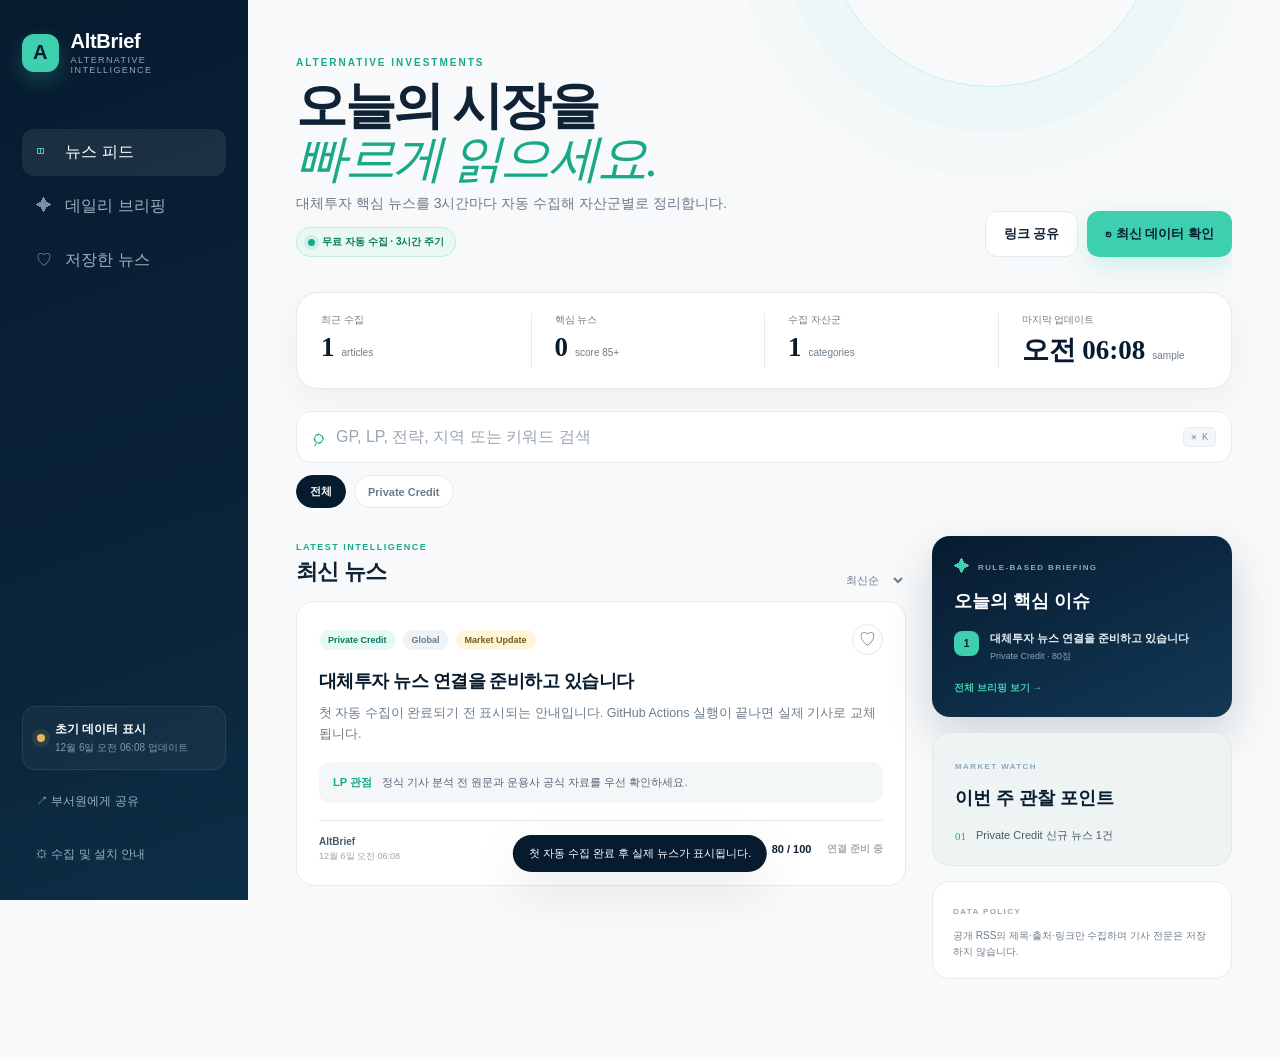
==== index.html @ 49df122d "Add files via upload" ====
<!doctype html>
<html lang="ko">
<head>
  <meta charset="utf-8" />
  <meta name="viewport" content="width=device-width, initial-scale=1, viewport-fit=cover" />
  <meta name="theme-color" content="#071b2f" />
  <meta name="description" content="대체투자 실무자를 위한 무료 자동 뉴스 인텔리전스 앱" />
  <meta name="apple-mobile-web-app-capable" content="yes" />
  <meta name="apple-mobile-web-app-status-bar-style" content="black-translucent" />
  <link rel="manifest" href="./manifest.json" />
  <link rel="apple-touch-icon" href="./icons/icon-192.png" />
  <link rel="icon" href="./icons/icon-192.png" />
  <link rel="stylesheet" href="./styles.css" />
  <title>AltBrief | Alternative Intelligence</title>
</head>
<body>
  <div class="app-shell">
    <aside class="sidebar">
      <a class="brand" href="./" aria-label="AltBrief 홈">
        <span class="brand-mark">A</span>
        <span><strong>AltBrief</strong><small>Alternative Intelligence</small></span>
      </a>
      <nav class="desktop-nav" aria-label="주요 메뉴">
        <button class="nav-item active" data-view="feed"><span>◫</span> 뉴스 피드</button>
        <button class="nav-item" data-view="briefing"><span>✦</span> 데일리 브리핑</button>
        <button class="nav-item" data-view="saved"><span>♡</span> 저장한 뉴스</button>
      </nav>
      <div class="sidebar-footer">
        <div class="status-card">
          <span class="status-dot"></span>
          <div><strong id="sourceStatus">연결 확인 중</strong><small id="updatedSide">업데이트 확인 중</small></div>
        </div>
        <button id="shareButtonSide" class="settings-button">↗ 부서원에게 공유</button>
        <button id="openSettings" class="settings-button">⚙ 수집 및 설치 안내</button>
      </div>
    </aside>

    <main class="main-content">
      <header class="mobile-header">
        <a class="brand compact" href="./"><span class="brand-mark">A</span><strong>AltBrief</strong></a>
        <div class="mobile-actions">
          <button id="shareButtonMobile" class="icon-button" aria-label="링크 공유">↗</button>
          <button id="installButtonMobile" class="icon-button hidden" aria-label="앱 설치">↓</button>
        </div>
      </header>

      <section class="hero">
        <div>
          <span class="eyebrow">ALTERNATIVE INVESTMENTS</span>
          <h1 id="pageTitle">오늘의 시장을<br><em>빠르게 읽으세요.</em></h1>
          <p id="pageDescription">대체투자 핵심 뉴스를 3시간마다 자동 수집해 자산군별로 정리합니다.</p>
          <div class="automation-badge"><span></span> 무료 자동 수집 · 3시간 주기</div>
        </div>
        <div class="hero-actions">
          <button id="shareButton" class="secondary-button">링크 공유</button>
          <button id="installButton" class="secondary-button hidden">앱 설치</button>
          <button id="refreshButton" class="primary-button"><span>↻</span> 최신 데이터 확인</button>
        </div>
      </section>

      <section id="dashboardSection" class="dashboard-strip">
        <article><span>최근 수집</span><strong id="todayCount">0</strong><small>articles</small></article>
        <article><span>핵심 뉴스</span><strong id="priorityCount">0</strong><small>score 85+</small></article>
        <article><span>수집 자산군</span><strong id="categoryCount">0</strong><small>categories</small></article>
        <article><span>마지막 업데이트</span><strong id="updatedTime">--:--</strong><small id="liveBadge">connecting</small></article>
      </section>

      <section id="controlsSection" class="controls-panel">
        <div class="search-box">
          <span>⌕</span>
          <input id="searchInput" type="search" placeholder="GP, LP, 전략, 지역 또는 키워드 검색" autocomplete="off" />
          <kbd>⌘ K</kbd>
        </div>
        <div id="categoryChips" class="chips" aria-label="자산군 필터"></div>
      </section>

      <section id="contentSection" class="content-grid">
        <div class="feed-column">
          <div class="section-heading">
            <div><span id="resultLabel">LATEST INTELLIGENCE</span><h2 id="resultTitle">최신 뉴스</h2></div>
            <select id="sortSelect" aria-label="정렬 기준">
              <option value="latest">최신순</option>
              <option value="importance">중요도순</option>
            </select>
          </div>
          <div id="newsList" class="news-list" aria-live="polite"></div>
          <div id="emptyState" class="empty-state hidden">
            <span>⌕</span><h3>검색 결과가 없습니다</h3><p>다른 키워드나 자산군을 선택해 보세요.</p>
          </div>
        </div>

        <aside class="insight-column">
          <article class="brief-card">
            <div class="brief-header"><span>✦</span><small>RULE-BASED BRIEFING</small></div>
            <h3>오늘의 핵심 이슈</h3>
            <div id="briefList" class="brief-list"></div>
            <button id="openBriefing" class="text-button">전체 브리핑 보기 →</button>
          </article>
          <article class="watch-card">
            <span class="card-label">MARKET WATCH</span>
            <h3>이번 주 관찰 포인트</h3>
            <ul id="watchList">
              <li><span>01</span> Private Credit 펀드레이징</li>
              <li><span>02</span> 국내 기관 출자 공고</li>
              <li><span>03</span> ABF·SRT 신규 전략</li>
            </ul>
          </article>
          <article class="source-card">
            <span class="card-label">DATA POLICY</span>
            <p>공개 RSS의 제목·출처·링크만 수집하며 기사 전문은 저장하지 않습니다.</p>
          </article>
        </aside>
      </section>
    </main>

    <nav class="bottom-nav" aria-label="모바일 메뉴">
      <button class="bottom-item active" data-view="feed"><span>◫</span><small>뉴스</small></button>
      <button class="bottom-item" data-view="briefing"><span>✦</span><small>브리핑</small></button>
      <button class="bottom-item" data-view="saved"><span>♡</span><small>저장</small></button>
      <button class="bottom-item" id="mobileSettings"><span>⚙</span><small>설정</small></button>
    </nav>
  </div>

  <dialog id="settingsDialog">
    <form method="dialog" class="dialog-card">
      <button class="dialog-close" value="cancel" aria-label="닫기">×</button>
      <span class="eyebrow">APP & COLLECTION</span>
      <h2>수집 및 설치 안내</h2>
      <p>GitHub 서버가 공개 RSS를 3시간마다 수집합니다. 회사 PC에서 프로그램이나 터미널을 실행할 필요가 없습니다.</p>
      <div class="setting-row"><div><strong>자동 업데이트</strong><small>GitHub Actions 예약 실행</small></div><span class="pill">3시간</span></div>
      <div class="setting-row"><div><strong>수집 범위</strong><small>PE · PD · Infra · RE · ABF · SRT 외</small></div><span class="pill">10개+</span></div>
      <div class="setting-row"><div><strong>뉴스 저장</strong><small>공용 뉴스는 GitHub Pages, 즐겨찾기는 각 기기에 저장</small></div><span class="pill">무료</span></div>
      <div class="setting-row"><div><strong>휴대폰 설치</strong><small>브라우저 메뉴에서 홈 화면에 추가</small></div><span class="pill">PWA</span></div>
      <button id="dialogRefresh" value="cancel" class="primary-button wide">최신 데이터 다시 확인</button>
      <button id="dialogShare" value="cancel" class="secondary-button wide dialog-share">부서원 공유 링크 복사</button>
      <small class="legal-note">공개 저장소 방식이므로 회사 내부자료나 개인정보를 업로드하지 마세요. 자동 분류는 규칙 기반 참고 정보이며 원문 확인이 필요합니다.</small>
    </form>
  </dialog>

  <template id="newsCardTemplate">
    <article class="news-card">
      <div class="card-topline">
        <div class="meta-tags"><span class="category-tag"></span><span class="region-tag"></span><span class="event-tag"></span></div>
        <button class="save-button" aria-label="뉴스 저장">♡</button>
      </div>
      <h3 class="news-title"></h3>
      <p class="news-summary"></p>
      <div class="implication-box"><strong>LP 관점</strong><span class="news-implication"></span></div>
      <div class="card-footer">
        <div><strong class="news-source"></strong><span class="news-date"></span></div>
        <div class="score"><span></span><strong class="importance-score"></strong></div>
        <a class="article-link" target="_blank" rel="noopener noreferrer">원문 보기 ↗</a>
      </div>
    </article>
  </template>

  <div id="toast" class="toast" role="status"></div>
  <script src="./app.js" defer></script>
</body>
</html>
---- styles.css ----
:root {
  --navy: #071b2f;
  --navy-2: #0d2943;
  --ink: #102235;
  --muted: #6d7c8b;
  --line: #e5eaee;
  --soft: #f4f7f8;
  --white: #ffffff;
  --mint: #3ed0ae;
  --mint-deep: #19a987;
  --gold: #e6b65c;
  --shadow: 0 18px 50px rgba(7, 27, 47, .09);
  --radius: 22px;
}
* { box-sizing: border-box; }
html { scroll-behavior: smooth; }
body {
  margin: 0;
  color: var(--ink);
  background: #f7f9fa;
  font-family: Pretendard, -apple-system, BlinkMacSystemFont, "Segoe UI", "Noto Sans KR", sans-serif;
  -webkit-font-smoothing: antialiased;
}
button, input, select { font: inherit; }
button, a { -webkit-tap-highlight-color: transparent; }
button { cursor: pointer; }
.hidden { display: none !important; }
.app-shell { min-height: 100vh; }
.sidebar {
  position: fixed; inset: 0 auto 0 0; z-index: 20;
  width: 248px; padding: 30px 22px 24px;
  color: var(--white); background: linear-gradient(160deg, var(--navy), #0b243b 70%, #0c2f45);
  display: flex; flex-direction: column;
}
.brand { color: inherit; text-decoration: none; display: flex; gap: 12px; align-items: center; }
.brand-mark {
  width: 38px; height: 38px; border-radius: 12px; display: grid; place-items: center;
  color: var(--navy); background: var(--mint); font-weight: 900; font-size: 20px;
  box-shadow: 0 8px 20px rgba(62, 208, 174, .24);
}
.brand strong { display: block; font-size: 20px; letter-spacing: -.3px; }
.brand small { display: block; margin-top: 2px; color: #91a6b8; font-size: 9px; letter-spacing: 1.4px; text-transform: uppercase; }
.desktop-nav { display: grid; gap: 7px; margin-top: 54px; }
.nav-item, .settings-button {
  width: 100%; border: 0; color: #9db0c1; background: transparent; border-radius: 12px;
  text-align: left; padding: 13px 14px; transition: .2s ease;
}
.nav-item span { display: inline-block; width: 25px; color: #7590a6; }
.nav-item:hover, .nav-item.active { color: white; background: rgba(255,255,255,.08); }
.nav-item.active span { color: var(--mint); }
.sidebar-footer { margin-top: auto; }
.status-card { display: flex; align-items: center; gap: 10px; padding: 14px; border: 1px solid rgba(255,255,255,.08); border-radius: 14px; background: rgba(255,255,255,.04); }
.status-dot { width: 8px; height: 8px; border-radius: 50%; background: var(--gold); box-shadow: 0 0 0 5px rgba(230,182,92,.11); }
.status-card strong, .status-card small { display: block; }
.status-card strong { font-size: 12px; }
.status-card small { margin-top: 3px; color: #8298aa; font-size: 10px; }
.settings-button { margin-top: 10px; font-size: 12px; }
.main-content { min-height: 100vh; margin-left: 248px; padding: 0 48px 80px; }
.mobile-header { display: none; }
.hero {
  position: relative; display: flex; justify-content: space-between; align-items: flex-end; gap: 32px;
  padding: 52px 0 35px; overflow: hidden;
}
.hero::after {
  content: ""; position: absolute; width: 330px; height: 330px; border-radius: 50%; right: 8%; top: -245px;
  border: 1px solid rgba(62,208,174,.25); box-shadow: 0 0 0 45px rgba(62,208,174,.025), 0 0 0 90px rgba(62,208,174,.018);
}
.eyebrow { color: var(--mint-deep); font-size: 10px; font-weight: 800; letter-spacing: 2px; }
.hero h1 { margin: 10px 0 10px; font-family: Georgia, "Times New Roman", serif; font-size: clamp(36px, 4vw, 58px); line-height: 1.03; letter-spacing: -2.5px; }
.hero h1 em { color: var(--mint-deep); font-style: italic; font-weight: 500; }
.hero p { max-width: 560px; margin: 0; color: var(--muted); font-size: 14px; }
.hero-actions { display: flex; gap: 9px; position: relative; z-index: 1; }
.primary-button, .secondary-button {
  border: 0; border-radius: 12px; padding: 13px 18px; font-weight: 750; font-size: 13px; transition: transform .15s, box-shadow .15s;
}
.primary-button { color: #072136; background: var(--mint); box-shadow: 0 9px 25px rgba(62,208,174,.22); }
.secondary-button { color: var(--ink); background: white; border: 1px solid var(--line); }
.primary-button:hover, .secondary-button:hover { transform: translateY(-1px); }
.primary-button:disabled { opacity: .6; cursor: wait; transform: none; }
.dashboard-strip {
  display: grid; grid-template-columns: repeat(4, 1fr); background: white; border: 1px solid var(--line); border-radius: var(--radius); box-shadow: 0 10px 34px rgba(7,27,47,.045); overflow: hidden;
}
.dashboard-strip article { position: relative; min-height: 92px; padding: 20px 24px; }
.dashboard-strip article + article::before { content: ""; position: absolute; left: 0; top: 20px; bottom: 20px; width: 1px; background: var(--line); }
.dashboard-strip span, .dashboard-strip small { display: block; color: var(--muted); font-size: 10px; }
.dashboard-strip strong { display: inline-block; margin: 5px 7px 0 0; color: var(--navy); font-family: Georgia, serif; font-size: 27px; }
.dashboard-strip small { display: inline; }
.controls-panel { margin: 22px 0 28px; }
.search-box { height: 52px; display: flex; align-items: center; gap: 11px; padding: 0 15px; background: white; border: 1px solid var(--line); border-radius: 15px; }
.search-box span { color: var(--mint-deep); font-size: 22px; transform: rotate(-15deg); }
.search-box input { flex: 1; border: 0; outline: 0; color: var(--ink); background: transparent; }
.search-box input::placeholder { color: #9aa6b1; }
kbd { color: #8795a2; background: var(--soft); border: 1px solid var(--line); border-radius: 6px; padding: 3px 7px; font-size: 10px; }
.chips { display: flex; gap: 8px; margin-top: 12px; overflow-x: auto; scrollbar-width: none; }
.chips::-webkit-scrollbar { display: none; }
.chip { flex: 0 0 auto; border: 1px solid var(--line); border-radius: 999px; padding: 8px 13px; color: var(--muted); background: white; font-size: 11px; font-weight: 700; }
.chip.active { color: white; background: var(--navy); border-color: var(--navy); }
.content-grid { display: grid; grid-template-columns: minmax(0, 1fr) 300px; gap: 26px; }
.section-heading { display: flex; align-items: flex-end; justify-content: space-between; margin-bottom: 14px; }
.section-heading span { color: var(--mint-deep); font-size: 9px; font-weight: 800; letter-spacing: 1.5px; }
.section-heading h2 { margin: 3px 0 0; font-size: 22px; letter-spacing: -.8px; }
.section-heading select { border: 0; color: var(--muted); background: transparent; font-size: 11px; outline: 0; }
.news-list { display: grid; gap: 13px; }
.news-card {
  padding: 22px; background: white; border: 1px solid var(--line); border-radius: 18px;
  transition: transform .2s, box-shadow .2s, border-color .2s;
}
.news-card:hover { transform: translateY(-2px); border-color: #d9e4e2; box-shadow: var(--shadow); }
.card-topline { display: flex; justify-content: space-between; align-items: center; }
.meta-tags { display: flex; gap: 7px; }
.category-tag, .region-tag { border-radius: 999px; padding: 5px 9px; font-size: 9px; font-weight: 800; }
.category-tag { color: #08795f; background: #e7f9f4; }
.region-tag { color: #6c7a88; background: #f0f3f5; }
.save-button { width: 31px; height: 31px; border: 1px solid var(--line); border-radius: 50%; color: #6f7f8d; background: white; font-size: 17px; }
.save-button.saved { color: white; background: var(--navy); border-color: var(--navy); }
.news-title { margin: 14px 0 8px; color: var(--navy); font-size: 18px; line-height: 1.42; letter-spacing: -.55px; }
.news-summary { margin: 0; color: var(--muted); font-size: 12.5px; line-height: 1.7; }
.implication-box { display: flex; gap: 10px; margin-top: 16px; padding: 12px 14px; background: var(--soft); border-radius: 11px; font-size: 11px; line-height: 1.55; }
.implication-box strong { flex: 0 0 auto; color: var(--mint-deep); }
.implication-box span { color: #536574; }
.card-footer { display: grid; grid-template-columns: 1fr auto auto; align-items: center; gap: 16px; margin-top: 17px; padding-top: 15px; border-top: 1px solid var(--line); }
.card-footer > div:first-child strong, .card-footer > div:first-child span { display: block; }
.news-source { color: #495c6b; font-size: 10px; }
.news-date { margin-top: 3px; color: #9aa6b0; font-size: 9px; }
.score { display: flex; align-items: center; gap: 7px; color: #71808d; font-size: 9px; }
.score span { width: 5px; height: 5px; border-radius: 50%; background: var(--mint); }
.importance-score { color: var(--ink); font-size: 11px; }
.article-link { color: var(--navy); text-decoration: none; font-size: 10px; font-weight: 800; }
.article-link.disabled { pointer-events: none; color: #a2adb6; }
.insight-column { display: grid; align-content: start; gap: 15px; }
.brief-card, .watch-card { padding: 22px; border-radius: 18px; }
.brief-card { color: white; background: linear-gradient(155deg, var(--navy), #123957); box-shadow: 0 18px 45px rgba(7,27,47,.16); }
.brief-header { display: flex; gap: 8px; align-items: center; }
.brief-header span { color: var(--mint); }
.brief-header small, .card-label { color: #8fa8bb; font-size: 8px; letter-spacing: 1.4px; font-weight: 800; }
.brief-card h3, .watch-card h3 { margin: 13px 0 18px; font-size: 18px; }
.brief-list { display: grid; gap: 14px; }
.brief-item { display: grid; grid-template-columns: 27px 1fr; gap: 9px; align-items: start; }
.brief-item b { display: grid; place-items: center; width: 25px; height: 25px; border-radius: 8px; color: var(--navy); background: var(--mint); font-size: 10px; }
.brief-item strong { display: block; color: #eaf1f5; font-size: 11px; line-height: 1.45; }
.brief-item small { display: block; margin-top: 3px; color: #8ea3b4; font-size: 9px; }
.text-button { margin-top: 18px; padding: 0; border: 0; color: var(--mint); background: transparent; font-size: 10px; font-weight: 800; }
.watch-card { background: #eef3f3; border: 1px solid #e1e8e8; }
.watch-card h3 { color: var(--navy); }
.watch-card ul { list-style: none; margin: 0; padding: 0; display: grid; gap: 12px; }
.watch-card li { display: flex; align-items: center; gap: 10px; color: #4b5d6c; font-size: 11px; }
.watch-card li span { color: var(--mint-deep); font-family: Georgia, serif; }
.empty-state { padding: 70px 20px; text-align: center; color: var(--muted); }
.empty-state span { font-size: 36px; color: var(--mint-deep); }
.empty-state h3 { color: var(--ink); }
.bottom-nav { display: none; }
dialog { padding: 0; border: 0; border-radius: 22px; box-shadow: 0 30px 90px rgba(7,27,47,.25); }
dialog::backdrop { background: rgba(7,27,47,.58); backdrop-filter: blur(4px); }
.dialog-card { position: relative; width: min(460px, calc(100vw - 28px)); padding: 30px; }
.dialog-close { position: absolute; right: 16px; top: 12px; border: 0; background: transparent; color: #778693; font-size: 25px; }
.dialog-card h2 { margin: 8px 0; color: var(--navy); }
.dialog-card > p { color: var(--muted); font-size: 12px; line-height: 1.65; }
.setting-row { display: flex; align-items: center; justify-content: space-between; gap: 14px; padding: 15px 0; border-top: 1px solid var(--line); }
.setting-row strong, .setting-row small { display: block; }
.setting-row strong { font-size: 12px; }
.setting-row small { margin-top: 4px; color: var(--muted); font-size: 10px; }
.pill { padding: 5px 9px; border-radius: 999px; color: #08795f; background: #e7f9f4; font-size: 9px; font-weight: 800; }
.wide { width: 100%; margin-top: 8px; }
.legal-note { display: block; margin-top: 13px; color: #98a3ac; line-height: 1.5; }
.toast { position: fixed; z-index: 100; left: 50%; bottom: 28px; transform: translate(-50%, 20px); opacity: 0; pointer-events: none; padding: 11px 16px; border-radius: 999px; color: white; background: var(--navy); font-size: 11px; box-shadow: var(--shadow); transition: .25s; }
.toast.show { opacity: 1; transform: translate(-50%, 0); }
body.loading .news-list { opacity: .4; }
body.loading .refresh-button { pointer-events: none; }

@media (max-width: 1100px) {
  .main-content { padding-left: 30px; padding-right: 30px; }
  .content-grid { grid-template-columns: minmax(0,1fr) 270px; }
  .dashboard-strip article { padding-left: 18px; padding-right: 18px; }
}
@media (max-width: 860px) {
  body { background: #f7f9fa; }
  .sidebar { display: none; }
  .main-content { margin-left: 0; padding: 0 16px 92px; }
  .mobile-header { height: 62px; display: flex; align-items: center; justify-content: space-between; }
  .brand.compact .brand-mark { width: 32px; height: 32px; border-radius: 10px; font-size: 16px; }
  .brand.compact strong { color: var(--navy); font-size: 18px; }
  .icon-button { width: 36px; height: 36px; border: 1px solid var(--line); border-radius: 11px; background: white; }
  .hero { padding: 28px 0 24px; align-items: flex-start; }
  .hero::after { right: -120px; top: -250px; }
  .hero h1 { margin-top: 8px; font-size: 39px; letter-spacing: -2px; }
  .hero p { max-width: 330px; font-size: 12px; line-height: 1.55; }
  .hero-actions { display: none; }
  .dashboard-strip { grid-template-columns: repeat(2,1fr); }
  .dashboard-strip article { min-height: 82px; padding: 15px 17px; }
  .dashboard-strip article:nth-child(3)::before { display: none; }
  .dashboard-strip article:nth-child(n+3) { border-top: 1px solid var(--line); }
  .dashboard-strip article + article::before { top: 15px; bottom: 15px; }
  .dashboard-strip strong { font-size: 23px; }
  .controls-panel { margin-top: 16px; }
  .content-grid { grid-template-columns: 1fr; }
  .insight-column { order: -1; grid-template-columns: 1fr 1fr; }
  .brief-card, .watch-card { padding: 18px; }
  .bottom-nav {
    position: fixed; z-index: 30; display: grid; grid-template-columns: repeat(4,1fr); left: 10px; right: 10px; bottom: calc(10px + env(safe-area-inset-bottom));
    height: 62px; padding: 6px; border: 1px solid rgba(229,234,238,.8); border-radius: 19px; background: rgba(255,255,255,.94); backdrop-filter: blur(15px); box-shadow: 0 14px 40px rgba(7,27,47,.14);
  }
  .bottom-item { border: 0; border-radius: 13px; color: #8694a0; background: transparent; display: grid; place-items: center; align-content: center; gap: 2px; }
  .bottom-item span { font-size: 16px; }
  .bottom-item small { font-size: 9px; }
  .bottom-item.active { color: var(--navy); background: #ecf7f4; }
  .bottom-item.active span { color: var(--mint-deep); }
}
@media (max-width: 580px) {
  .main-content { padding-left: 13px; padding-right: 13px; }
  .hero { padding-top: 21px; }
  .hero h1 { font-size: 36px; }
  .hero h1 br { display: block; }
  .dashboard-strip { border-radius: 17px; }
  .search-box { height: 49px; }
  kbd { display: none; }
  .content-grid { gap: 20px; }
  .insight-column { grid-template-columns: 1fr; }
  .watch-card { display: none; }
  .brief-card { border-radius: 17px; }
  .brief-list { grid-template-columns: 1fr 1fr; gap: 12px; }
  .brief-item:nth-child(n+3) { display: none; }
  .news-card { padding: 18px; border-radius: 16px; }
  .news-title { font-size: 16px; }
  .implication-box { display: block; }
  .implication-box strong { display: block; margin-bottom: 4px; }
  .card-footer { grid-template-columns: 1fr auto; gap: 10px; }
  .score { display: none; }
  .section-heading h2 { font-size: 20px; }
}
.automation-badge { display:inline-flex; align-items:center; gap:7px; margin-top:14px; padding:7px 11px; border:1px solid rgba(22,183,143,.2); border-radius:999px; color:#08795f; background:#eaf8f4; font-size:10px; font-weight:800; }
.automation-badge span { width:7px; height:7px; border-radius:50%; background:var(--mint-deep); box-shadow:0 0 0 4px rgba(22,183,143,.12); }
.mobile-actions { display:flex; gap:7px; }
.event-tag { border-radius:999px; padding:5px 9px; color:#755b18; background:#fff5d9; font-size:9px; font-weight:800; }
.source-card { padding:18px 20px; border:1px solid var(--line); border-radius:18px; background:white; }
.source-card p { margin:10px 0 0; color:var(--muted); font-size:10px; line-height:1.6; }
.dialog-share { margin-top:9px; }
@media (max-width:580px) {
  .automation-badge { margin-top:11px; }
  .meta-tags { flex-wrap:wrap; }
  .event-tag { display:none; }
  .source-card { display:none; }
}
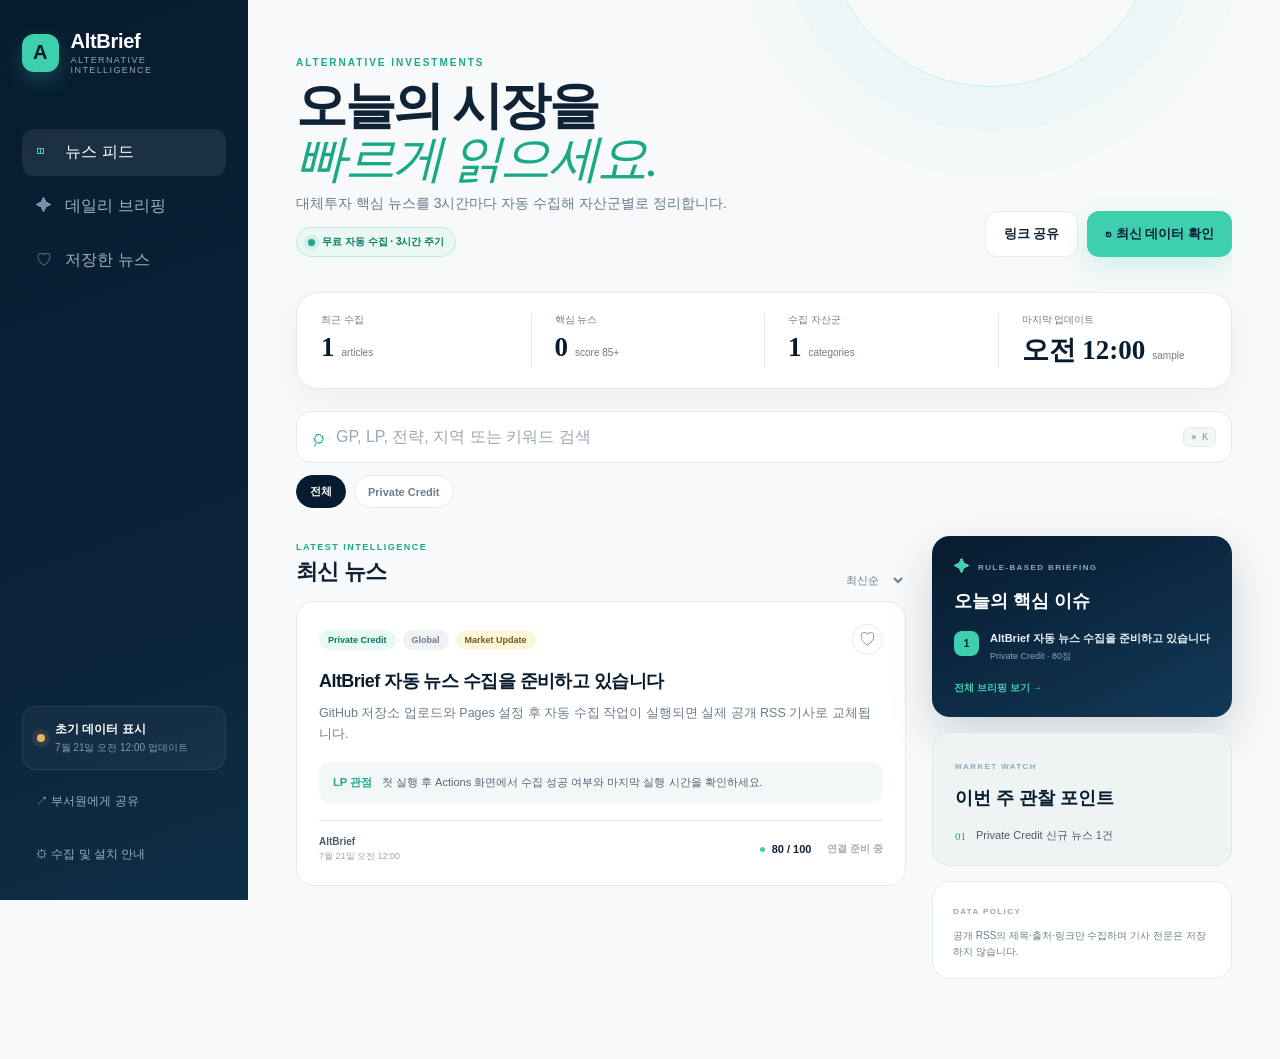
==== commit 706678aa: "Add files via upload" ====
--- a/index.html
+++ b/index.html
@@ -8,8 +8,8 @@
   <meta name="apple-mobile-web-app-capable" content="yes" />
   <meta name="apple-mobile-web-app-status-bar-style" content="black-translucent" />
   <link rel="manifest" href="./manifest.json" />
-  <link rel="apple-touch-icon" href="./icons/icon-192.png" />
-  <link rel="icon" href="./icons/icon-192.png" />
+  <link rel="apple-touch-icon" href="./icon-192.png" />
+  <link rel="icon" href="./icon-192.png" />
   <link rel="stylesheet" href="./styles.css" />
   <title>AltBrief | Alternative Intelligence</title>
 </head>
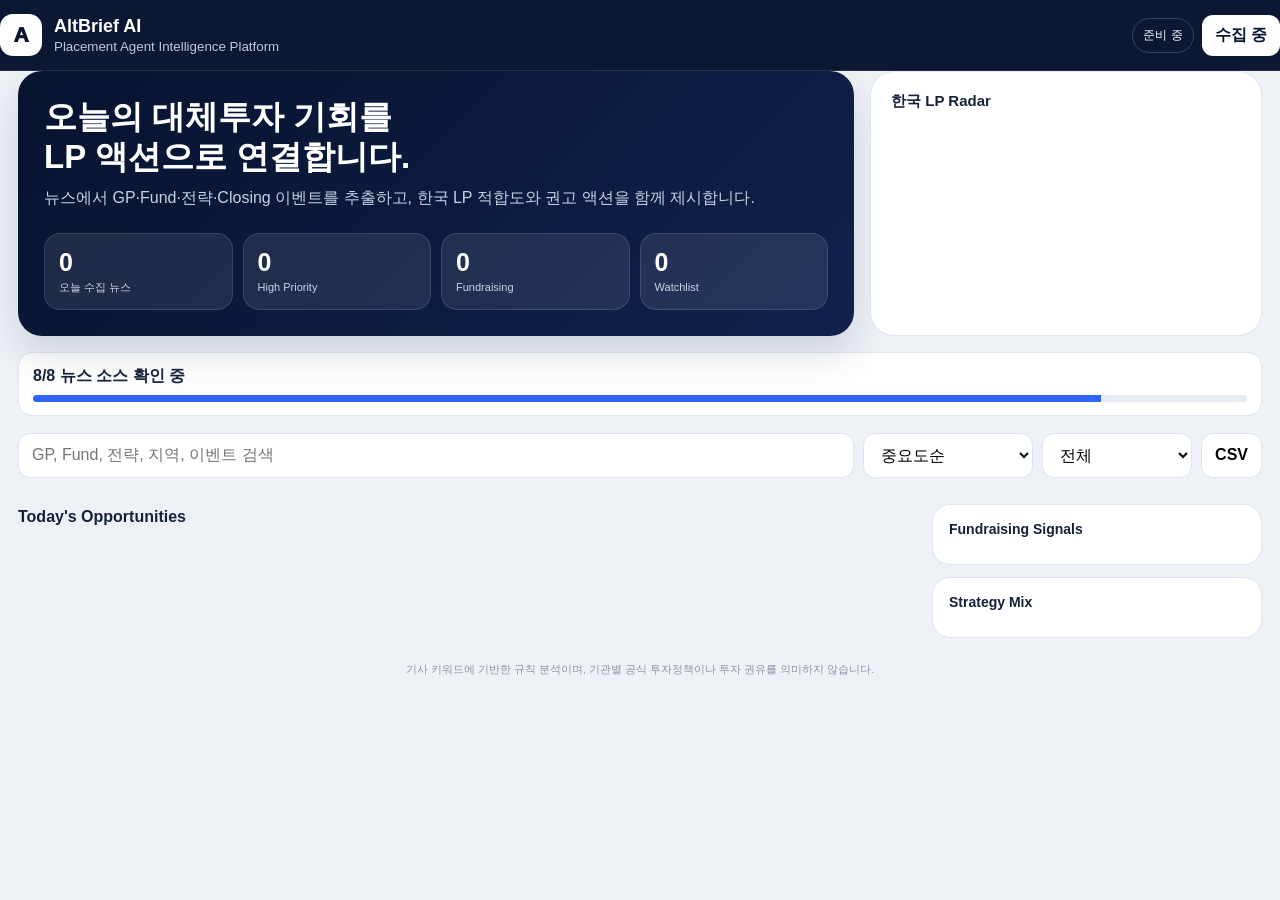
==== commit 7eb825c3: "Add files via upload" ====
--- a/index.html
+++ b/index.html
@@ -1,160 +1,125 @@
 <!doctype html>
 <html lang="ko">
 <head>
-  <meta charset="utf-8" />
-  <meta name="viewport" content="width=device-width, initial-scale=1, viewport-fit=cover" />
-  <meta name="theme-color" content="#071b2f" />
-  <meta name="description" content="대체투자 실무자를 위한 무료 자동 뉴스 인텔리전스 앱" />
-  <meta name="apple-mobile-web-app-capable" content="yes" />
-  <meta name="apple-mobile-web-app-status-bar-style" content="black-translucent" />
-  <link rel="manifest" href="./manifest.json" />
-  <link rel="apple-touch-icon" href="./icon-192.png" />
-  <link rel="icon" href="./icon-192.png" />
-  <link rel="stylesheet" href="./styles.css" />
-  <title>AltBrief | Alternative Intelligence</title>
+<meta charset="utf-8"/>
+<meta name="viewport" content="width=device-width,initial-scale=1,viewport-fit=cover"/>
+<meta name="theme-color" content="#07132f"/>
+<link rel="manifest" href="manifest.webmanifest"/>
+<link rel="apple-touch-icon" href="icon-192.png"/>
+<meta name="apple-mobile-web-app-capable" content="yes"/>
+<meta name="apple-mobile-web-app-status-bar-style" content="black-translucent"/>
+<title>AltBrief AI</title>
+<style>
+:root{--navy:#07132f;--navy2:#10214c;--blue:#2f64ff;--bg:#eef2f7;--card:#fff;--text:#16213a;--muted:#6d778d;--line:#dfe5ee;--green:#0b7e69;--amber:#a56b00;--red:#b42318}
+*{box-sizing:border-box}body{margin:0;font-family:Inter,Pretendard,"Noto Sans KR",Arial,sans-serif;background:var(--bg);color:var(--text)}
+button,input,select{font:inherit}button{cursor:pointer}
+header{position:sticky;top:0;z-index:20;background:rgba(7,19,47,.98);color:#fff;border-bottom:1px solid rgba(255,255,255,.1)}
+.wrap{max-width:1400px;margin:auto;padding:0 18px}.head{display:flex;align-items:center;gap:12px;padding:14px 0}
+.logo{width:42px;height:42px;border-radius:13px;background:#fff;color:var(--navy);display:grid;place-items:center;font-weight:950;font-size:21px}
+.brand b{font-size:18px;display:block}.brand small{color:#bfc9de}.head-right{margin-left:auto;display:flex;align-items:center;gap:8px}
+.live{font-size:12px;border:1px solid rgba(255,255,255,.18);padding:8px 10px;border-radius:999px}
+.refresh{border:0;border-radius:11px;background:#fff;color:var(--navy);padding:10px 13px;font-weight:850}
+main{padding:22px 0 70px}
+.dashboard{display:grid;grid-template-columns:1.6fr .75fr;gap:16px}
+.hero{background:linear-gradient(135deg,var(--navy),var(--navy2));color:#fff;border-radius:24px;padding:26px;box-shadow:0 18px 40px rgba(7,19,47,.14)}
+.hero h1{margin:0 0 9px;font-size:33px;line-height:1.2}.hero p{margin:0;color:#c8d1e3;line-height:1.6}
+.metrics{display:grid;grid-template-columns:repeat(4,1fr);gap:10px;margin-top:22px}
+.metric{background:rgba(255,255,255,.09);border:1px solid rgba(255,255,255,.12);border-radius:16px;padding:14px}
+.metric b{display:block;font-size:25px}.metric span{font-size:11px;color:#cbd4e7}
+.radar{background:#fff;border:1px solid var(--line);border-radius:24px;padding:20px}
+.radar h3{margin:0 0 12px;font-size:15px}.radar-list{display:grid;gap:9px}.radar-item{display:flex;justify-content:space-between;align-items:center;background:#f6f8fc;border-radius:12px;padding:11px 12px;font-size:12px}
+.progress{display:none;background:#fff;border:1px solid var(--line);border-radius:14px;padding:13px 14px;margin:16px 0}.progress.show{display:block}
+.progress-line{height:7px;background:#e7ebf2;border-radius:999px;overflow:hidden;margin-top:8px}.progress-line i{display:block;height:100%;background:var(--blue);width:0;transition:.2s}
+.toolbar{display:grid;grid-template-columns:minmax(250px,1fr) 170px 150px auto;gap:9px;margin:17px 0 11px}
+.toolbar input,.toolbar select,.toolbar button{border:1px solid var(--line);background:#fff;border-radius:12px;padding:12px 13px}.toolbar button{font-weight:800}
+.tabs{display:flex;gap:8px;overflow:auto;padding:2px 0 13px}.tab{border:1px solid var(--line);background:#fff;border-radius:999px;padding:8px 12px;white-space:nowrap;font-size:12px;font-weight:800}.tab.active{background:var(--navy);color:#fff;border-color:var(--navy)}
+.notice{display:none;margin-bottom:12px;padding:12px 14px;border-radius:13px;background:#fff5dc;border:1px solid #efd099;color:#7b5612}.notice.show{display:block}
+.content{display:grid;grid-template-columns:minmax(0,1fr) 330px;gap:16px}
+.opps,.feed{display:grid;gap:13px}
+.section-title{display:flex;align-items:center;justify-content:space-between;margin:4px 0 8px}.section-title h2{font-size:16px;margin:0}.section-title span{font-size:11px;color:var(--muted)}
+.card{background:#fff;border:1px solid var(--line);border-radius:20px;padding:18px;box-shadow:0 5px 20px rgba(7,19,47,.04)}
+.card.read{opacity:.7}.top{display:flex;gap:12px}.main{min-width:0;flex:1}.tags{display:flex;gap:6px;flex-wrap:wrap;margin-bottom:9px}.tag{font-size:10px;font-weight:850;padding:5px 8px;border-radius:999px;background:#edf1ff;color:#3148a2}.tag.ev{background:#e8f7f2;color:#0a735d}.tag.reg{background:#fff2dc;color:#9b6200}.tag.high{background:#fdeceb;color:#b02c22}
+.title{font-size:20px;line-height:1.38;margin:0 0 7px}.meta{font-size:11px;color:var(--muted)}
+.score{width:68px;min-width:68px;height:68px;border-radius:18px;background:#f4f6fa;border:1px solid var(--line);display:grid;place-items:center}.score b{font-size:22px}.score small{display:block;font-size:9px;text-align:center;color:var(--muted)}
+.details{display:grid;grid-template-columns:1fr 1fr;gap:10px;margin-top:13px}.box{border:1px solid var(--line);border-radius:14px;padding:13px;background:#fafbfe}.box h4{margin:0 0 8px;font-size:12px;color:#47516b}.box p,.box li{font-size:13px;line-height:1.55;margin:0}.box ul{margin:0;padding-left:18px;display:grid;gap:4px}
+.kv{display:grid;grid-template-columns:96px 1fr;gap:7px;font-size:12px}.kv b{color:#4a556e}
+.lp-list{display:grid;gap:7px}.lp-row{display:grid;grid-template-columns:78px 1fr 32px;gap:8px;align-items:center;font-size:11px}.meter{height:7px;background:#e8edf4;border-radius:999px;overflow:hidden}.meter i{display:block;height:100%;background:var(--blue)}
+.actions{display:flex;gap:8px;flex-wrap:wrap;border-top:1px solid var(--line);padding-top:12px;margin-top:13px}.actions button{border:1px solid var(--line);background:#fff;border-radius:10px;padding:8px 10px;font-size:11px;font-weight:800}.actions .primary{background:var(--navy);color:#fff;border-color:var(--navy)}
+.sidebar{display:grid;gap:12px;align-self:start;position:sticky;top:82px}.side{background:#fff;border:1px solid var(--line);border-radius:18px;padding:16px}.side h3{font-size:14px;margin:0 0 11px}.side-row{display:flex;justify-content:space-between;font-size:12px;padding:9px 0;border-bottom:1px solid #edf0f5}.side-row:last-child{border:0}
+.empty{padding:70px 20px;text-align:center;background:#fff;border:1px solid var(--line);border-radius:18px;color:var(--muted)}
+footer{text-align:center;font-size:11px;color:#8c95a8;padding:24px}
+@media(max-width:1000px){.dashboard,.content{grid-template-columns:1fr}.sidebar{position:static;grid-template-columns:1fr 1fr}.toolbar{grid-template-columns:1fr 1fr}.toolbar input{grid-column:1/-1}}
+@media(max-width:650px){.brand small,.live{display:none}.hero h1{font-size:25px}.metrics{grid-template-columns:repeat(2,1fr)}.details{grid-template-columns:1fr}.sidebar{grid-template-columns:1fr}.toolbar{grid-template-columns:1fr 1fr}.card{padding:15px}.title{font-size:17px}.score{width:58px;min-width:58px;height:58px}}
+</style>
 </head>
 <body>
-  <div class="app-shell">
-    <aside class="sidebar">
-      <a class="brand" href="./" aria-label="AltBrief 홈">
-        <span class="brand-mark">A</span>
-        <span><strong>AltBrief</strong><small>Alternative Intelligence</small></span>
-      </a>
-      <nav class="desktop-nav" aria-label="주요 메뉴">
-        <button class="nav-item active" data-view="feed"><span>◫</span> 뉴스 피드</button>
-        <button class="nav-item" data-view="briefing"><span>✦</span> 데일리 브리핑</button>
-        <button class="nav-item" data-view="saved"><span>♡</span> 저장한 뉴스</button>
-      </nav>
-      <div class="sidebar-footer">
-        <div class="status-card">
-          <span class="status-dot"></span>
-          <div><strong id="sourceStatus">연결 확인 중</strong><small id="updatedSide">업데이트 확인 중</small></div>
-        </div>
-        <button id="shareButtonSide" class="settings-button">↗ 부서원에게 공유</button>
-        <button id="openSettings" class="settings-button">⚙ 수집 및 설치 안내</button>
-      </div>
-    </aside>
-
-    <main class="main-content">
-      <header class="mobile-header">
-        <a class="brand compact" href="./"><span class="brand-mark">A</span><strong>AltBrief</strong></a>
-        <div class="mobile-actions">
-          <button id="shareButtonMobile" class="icon-button" aria-label="링크 공유">↗</button>
-          <button id="installButtonMobile" class="icon-button hidden" aria-label="앱 설치">↓</button>
-        </div>
-      </header>
-
-      <section class="hero">
-        <div>
-          <span class="eyebrow">ALTERNATIVE INVESTMENTS</span>
-          <h1 id="pageTitle">오늘의 시장을<br><em>빠르게 읽으세요.</em></h1>
-          <p id="pageDescription">대체투자 핵심 뉴스를 3시간마다 자동 수집해 자산군별로 정리합니다.</p>
-          <div class="automation-badge"><span></span> 무료 자동 수집 · 3시간 주기</div>
-        </div>
-        <div class="hero-actions">
-          <button id="shareButton" class="secondary-button">링크 공유</button>
-          <button id="installButton" class="secondary-button hidden">앱 설치</button>
-          <button id="refreshButton" class="primary-button"><span>↻</span> 최신 데이터 확인</button>
-        </div>
-      </section>
-
-      <section id="dashboardSection" class="dashboard-strip">
-        <article><span>최근 수집</span><strong id="todayCount">0</strong><small>articles</small></article>
-        <article><span>핵심 뉴스</span><strong id="priorityCount">0</strong><small>score 85+</small></article>
-        <article><span>수집 자산군</span><strong id="categoryCount">0</strong><small>categories</small></article>
-        <article><span>마지막 업데이트</span><strong id="updatedTime">--:--</strong><small id="liveBadge">connecting</small></article>
-      </section>
-
-      <section id="controlsSection" class="controls-panel">
-        <div class="search-box">
-          <span>⌕</span>
-          <input id="searchInput" type="search" placeholder="GP, LP, 전략, 지역 또는 키워드 검색" autocomplete="off" />
-          <kbd>⌘ K</kbd>
-        </div>
-        <div id="categoryChips" class="chips" aria-label="자산군 필터"></div>
-      </section>
-
-      <section id="contentSection" class="content-grid">
-        <div class="feed-column">
-          <div class="section-heading">
-            <div><span id="resultLabel">LATEST INTELLIGENCE</span><h2 id="resultTitle">최신 뉴스</h2></div>
-            <select id="sortSelect" aria-label="정렬 기준">
-              <option value="latest">최신순</option>
-              <option value="importance">중요도순</option>
-            </select>
-          </div>
-          <div id="newsList" class="news-list" aria-live="polite"></div>
-          <div id="emptyState" class="empty-state hidden">
-            <span>⌕</span><h3>검색 결과가 없습니다</h3><p>다른 키워드나 자산군을 선택해 보세요.</p>
-          </div>
-        </div>
-
-        <aside class="insight-column">
-          <article class="brief-card">
-            <div class="brief-header"><span>✦</span><small>RULE-BASED BRIEFING</small></div>
-            <h3>오늘의 핵심 이슈</h3>
-            <div id="briefList" class="brief-list"></div>
-            <button id="openBriefing" class="text-button">전체 브리핑 보기 →</button>
-          </article>
-          <article class="watch-card">
-            <span class="card-label">MARKET WATCH</span>
-            <h3>이번 주 관찰 포인트</h3>
-            <ul id="watchList">
-              <li><span>01</span> Private Credit 펀드레이징</li>
-              <li><span>02</span> 국내 기관 출자 공고</li>
-              <li><span>03</span> ABF·SRT 신규 전략</li>
-            </ul>
-          </article>
-          <article class="source-card">
-            <span class="card-label">DATA POLICY</span>
-            <p>공개 RSS의 제목·출처·링크만 수집하며 기사 전문은 저장하지 않습니다.</p>
-          </article>
-        </aside>
-      </section>
-    </main>
-
-    <nav class="bottom-nav" aria-label="모바일 메뉴">
-      <button class="bottom-item active" data-view="feed"><span>◫</span><small>뉴스</small></button>
-      <button class="bottom-item" data-view="briefing"><span>✦</span><small>브리핑</small></button>
-      <button class="bottom-item" data-view="saved"><span>♡</span><small>저장</small></button>
-      <button class="bottom-item" id="mobileSettings"><span>⚙</span><small>설정</small></button>
-    </nav>
-  </div>
-
-  <dialog id="settingsDialog">
-    <form method="dialog" class="dialog-card">
-      <button class="dialog-close" value="cancel" aria-label="닫기">×</button>
-      <span class="eyebrow">APP & COLLECTION</span>
-      <h2>수집 및 설치 안내</h2>
-      <p>GitHub 서버가 공개 RSS를 3시간마다 수집합니다. 회사 PC에서 프로그램이나 터미널을 실행할 필요가 없습니다.</p>
-      <div class="setting-row"><div><strong>자동 업데이트</strong><small>GitHub Actions 예약 실행</small></div><span class="pill">3시간</span></div>
-      <div class="setting-row"><div><strong>수집 범위</strong><small>PE · PD · Infra · RE · ABF · SRT 외</small></div><span class="pill">10개+</span></div>
-      <div class="setting-row"><div><strong>뉴스 저장</strong><small>공용 뉴스는 GitHub Pages, 즐겨찾기는 각 기기에 저장</small></div><span class="pill">무료</span></div>
-      <div class="setting-row"><div><strong>휴대폰 설치</strong><small>브라우저 메뉴에서 홈 화면에 추가</small></div><span class="pill">PWA</span></div>
-      <button id="dialogRefresh" value="cancel" class="primary-button wide">최신 데이터 다시 확인</button>
-      <button id="dialogShare" value="cancel" class="secondary-button wide dialog-share">부서원 공유 링크 복사</button>
-      <small class="legal-note">공개 저장소 방식이므로 회사 내부자료나 개인정보를 업로드하지 마세요. 자동 분류는 규칙 기반 참고 정보이며 원문 확인이 필요합니다.</small>
-    </form>
-  </dialog>
-
-  <template id="newsCardTemplate">
-    <article class="news-card">
-      <div class="card-topline">
-        <div class="meta-tags"><span class="category-tag"></span><span class="region-tag"></span><span class="event-tag"></span></div>
-        <button class="save-button" aria-label="뉴스 저장">♡</button>
-      </div>
-      <h3 class="news-title"></h3>
-      <p class="news-summary"></p>
-      <div class="implication-box"><strong>LP 관점</strong><span class="news-implication"></span></div>
-      <div class="card-footer">
-        <div><strong class="news-source"></strong><span class="news-date"></span></div>
-        <div class="score"><span></span><strong class="importance-score"></strong></div>
-        <a class="article-link" target="_blank" rel="noopener noreferrer">원문 보기 ↗</a>
-      </div>
-    </article>
-  </template>
-
-  <div id="toast" class="toast" role="status"></div>
-  <script src="./app.js" defer></script>
-</body>
-</html>
+<header><div class="wrap head"><div class="logo">A</div><div class="brand"><b>AltBrief AI</b><small>Placement Agent Intelligence Platform</small></div><div class="head-right"><span class="live" id="status">준비 중</span><button class="refresh" id="refresh">↻ Refresh</button></div></div></header>
+<main class="wrap">
+<section class="dashboard">
+ <div class="hero"><h1>오늘의 대체투자 기회를<br>LP 액션으로 연결합니다.</h1><p>뉴스에서 GP·Fund·전략·Closing 이벤트를 추출하고, 한국 LP 적합도와 권고 액션을 함께 제시합니다.</p>
+ <div class="metrics"><div class="metric"><b id="mTotal">0</b><span>오늘 수집 뉴스</span></div><div class="metric"><b id="mHigh">0</b><span>High Priority</span></div><div class="metric"><b id="mFund">0</b><span>Fundraising</span></div><div class="metric"><b id="mSaved">0</b><span>Watchlist</span></div></div></div>
+ <div class="radar"><h3>한국 LP Radar</h3><div class="radar-list" id="radar"></div></div>
+</section>
+<div class="progress" id="progress"><b id="progressText">뉴스 수집 중</b><div class="progress-line"><i id="progressBar"></i></div></div>
+<div class="toolbar"><input id="search" placeholder="GP, Fund, 전략, 지역, 이벤트 검색"><select id="sort"><option value="importance">중요도순</option><option value="latest">최신순</option><option value="lpfit">LP 적합도순</option></select><select id="view"><option value="all">전체</option><option value="unread">미열람</option><option value="saved">Watchlist</option><option value="high">High Priority</option></select><button id="export">CSV</button></div>
+<div class="tabs" id="tabs"></div><div class="notice" id="notice"></div>
+<div class="content">
+ <section><div class="section-title"><h2>Today's Opportunities</h2><span id="countText"></span></div><div class="opps" id="feed"></div></section>
+ <aside class="sidebar"><div class="side"><h3>Fundraising Signals</h3><div id="events"></div></div><div class="side"><h3>Strategy Mix</h3><div id="strategies"></div></div></aside>
+</div>
+</main>
+<footer>기사 키워드에 기반한 규칙 분석이며, 기관별 공식 투자정책이나 투자 권유를 의미하지 않습니다.</footer>
+<script>
+const QUERIES=[
+ '"private equity fund" final close OR fundraising when:14d',
+ '"private credit fund" final close OR fundraising when:14d',
+ '"infrastructure fund" final close OR launch when:14d',
+ '"real estate fund" final close OR fundraising when:14d',
+ '"GP stakes" OR secondaries fund transaction when:14d',
+ '"asset backed finance" OR "significant risk transfer" OR CLO fund when:14d',
+ '"pension fund" private markets commitment OR allocation when:14d',
+ 'Korea institutional investor private markets when:14d'
+];
+const S={all:[],tab:"전체",query:"",sort:"importance",view:"all"};
+const readSet=new Set(JSON.parse(localStorage.getItem("ab-final-read")||"[]"));
+const savedSet=new Set(JSON.parse(localStorage.getItem("ab-final-saved")||"[]"));
+const esc=s=>(s||"").replace(/[&<>"']/g,m=>({"&":"&amp;","<":"&lt;",">":"&gt;",'"':"&quot;","'":"&#39;"}[m]));
+const strip=s=>{const d=document.createElement("div");d.innerHTML=s||"";return(d.textContent||"").replace(/\s+/g," ").trim()};
+const sleep=ms=>new Promise(r=>setTimeout(r,ms));
+async function fetchT(url,ms=11000){const c=new AbortController(),t=setTimeout(()=>c.abort(),ms);try{return await fetch(url,{cache:"no-store",signal:c.signal,headers:{"Cache-Control":"no-cache"}})}finally{clearTimeout(t)}}
+function rssUrl(q){return`https://news.google.com/rss/search?q=${encodeURIComponent(q)}&hl=en-US&gl=US&ceid=US:en&_=${Date.now()}`}
+async function getFeed(q){
+ const u=rssUrl(q);
+ try{
+  const r=await fetchT(`https://api.rss2json.com/v1/api.json?rss_url=${encodeURIComponent(u)}&_=${Date.now()}`),j=await r.json();
+  if(j.status!=="ok")throw 0;
+  return(j.items||[]).map(x=>({title:x.title,link:x.link,pubDate:x.pubDate,description:x.description,source:x.author||"Google News"}));
+ }catch(e){
+  const r=await fetchT(`https://api.allorigins.win/raw?url=${encodeURIComponent(u)}&_=${Date.now()}`),doc=new DOMParser().parseFromString(await r.text(),"text/xml");
+  return[...doc.querySelectorAll("item")].map(x=>({title:x.querySelector("title")?.textContent||"",link:x.querySelector("link")?.textContent||"",pubDate:x.querySelector("pubDate")?.textContent||"",description:x.querySelector("description")?.textContent||"",source:x.querySelector("source")?.textContent||"Google News"}));
+ }
+}
+function strategy(t){t=t.toLowerCase();if(/asset.?backed|\babf\b/.test(t))return"ABF";if(/significant risk transfer|\bsrt\b/.test(t))return"SRT";if(/\bclo\b/.test(t))return"CLO";if(/private credit|direct lending|private debt/.test(t))return"Private Credit";if(/secondar/.test(t))return"Secondaries";if(/gp stakes/.test(t))return"GP Stakes";if(/infrastructure|energy transition|renewable/.test(t))return"Infrastructure";if(/real estate|property|realty/.test(t))return"Real Estate";if(/private equity|buyout|growth equity/.test(t))return"Private Equity";return"Private Markets"}
+function eventType(t){t=t.toLowerCase();if(/final close|closed.*fund/.test(t))return"Final Close";if(/first close/.test(t))return"First Close";if(/raise[sd]?|fundrais|target.*billion|target.*million/.test(t))return"Fundraising";if(/launch|new fund|debut fund/.test(t))return"Fund Launch";if(/commitment|allocate|allocation/.test(t))return"LP Commitment";if(/acqui|transaction|buyout|deal/.test(t))return"Transaction";return"Market Update"}
+function region(t){t=t.toLowerCase();if(/korea|korean|seoul|nps|kic/.test(t))return"Korea";if(/asia|japan|china|india|singapore|hong kong/.test(t))return"Asia";if(/europe|uk|britain|germany|france|italy|spain/.test(t))return"Europe";if(/u\.s\.|united states|america|canada/.test(t))return"North America";return"Global"}
+function extractGP(title){let x=title.split(/[-–|:]/)[0].trim();return x.length<3?"미확인":x.slice(0,50)}
+function extractFund(title){const m=title.match(/([A-Z][A-Za-z0-9&' .-]{2,60}(?:Fund|Partners|Capital|Credit|Infrastructure|Real Estate)[A-Za-z0-9 IVX-]*)/);return m?m[1].trim():"기사 원문 확인"}
+function amount(t){const m=t.match(/(?:\$|USD\s*)[\d,.]+\s*(?:bn|billion|mn|million)/i);return m?m[0]:"미공개"}
+function score(full,ev,st,reg){let p=[],v=52;if(["Final Close","First Close","Fundraising","Fund Launch"].includes(ev)){v+=20;p.push("Fundraising event +20")}if(ev==="LP Commitment"){v+=18;p.push("LP allocation +18")}if(/billion|\bbn\b/i.test(full)){v+=12;p.push("Large scale +12")}if(["ABF","SRT","GP Stakes","Secondaries"].includes(st)){v+=9;p.push("Specialized strategy +9")}if(reg==="Korea"){v+=15;p.push("Korea relevance +15")}if(/co-invest/i.test(full)){v+=7;p.push("Co-investment +7")}return{v:Math.min(v,98),p}}
+const LP={"국민연금":[22,18,15,12,7],"KIC":[20,15,14,14,10],"우정사업본부":[12,10,11,18,15],"KB금융":[9,8,11,15,16],"NH금융":[8,8,10,15,14],"보험사":[8,15,7,18,13]};
+function lpfit(st,ev,reg,full){return Object.entries(LP).map(([n,p])=>{let v=46+(reg==="Korea"?6:0)+(["Final Close","First Close","Fundraising","Fund Launch"].includes(ev)?5:0)+(/billion|\bbn\b/i.test(full)?p[0]:0);if(st==="Infrastructure")v+=p[1];if(["Private Equity","GP Stakes","Secondaries"].includes(st))v+=p[2];if(["Private Credit","CLO"].includes(st))v+=p[3];if(["ABF","SRT"].includes(st))v+=p[4];return{name:n,score:Math.min(v,96)}}).sort((a,b)=>b.score-a.score)}
+function summary(title,desc,ev,st,reg){const c=strip(desc).replace(title,"").trim(),first=c?c.split(/(?<=[.!?])\s+/)[0].slice(0,155):`${title} 관련 시장 업데이트입니다.`;return[`${ev} 이벤트이며 주요 전략은 ${st}입니다.`,first,`${reg} 시장에서 자금모집·배치 또는 LP 접근 가능성을 확인할 필요가 있습니다.`]}
+function action(x){if(x.reg==="Korea"&&x.score>=80)return"국내 LP Coverage 담당자에게 우선 공유";if(["Final Close","First Close","Fundraising","Fund Launch"].includes(x.ev)&&x.score>=82)return"GP에 최신 IM·한국 마케팅 계획 확인";if(x.ev==="LP Commitment")return"유사 전략의 국내 LP 수요와 경쟁 상황 점검";if(["ABF","SRT","GP Stakes"].includes(x.st))return"전략 전문성과 국내 독점 가능성 검토";return x.score>=82?"내부 브리핑 후 GP 접촉 여부 결정":"Watchlist 저장 후 후속 뉴스 확인"}
+function normalize(x){const title=strip(x.title),desc=strip(x.description),full=`${title} ${desc}`,st=strategy(full),ev=eventType(full),reg=region(full),sc=score(full,ev,st,reg),lps=lpfit(st,ev,reg,full),id=btoa(unescape(encodeURIComponent((x.link||title).slice(0,180)))).replace(/=/g,"").slice(0,60);const obj={id,title,url:x.link,source:strip(x.source)||"Google News",date:new Date(x.pubDate||Date.now()),desc,st,ev,reg,score:sc.v,reasons:sc.p,lps,gp:extractGP(title),fund:extractFund(title),amount:amount(full),summary:summary(title,desc,ev,st,reg)};obj.action=action(obj);return obj}
+function persist(){localStorage.setItem("ab-final-read",JSON.stringify([...readSet]));localStorage.setItem("ab-final-saved",JSON.stringify([...savedSet]))}
+function current(){let a=S.all.filter(x=>{const q=S.query.toLowerCase(),hit=!q||`${x.title} ${x.gp} ${x.fund} ${x.st} ${x.ev} ${x.reg}`.toLowerCase().includes(q);const tab=S.tab==="전체"||x.st===S.tab||x.ev===S.tab||x.reg===S.tab;const view=S.view==="all"||(S.view==="unread"&&!readSet.has(x.id))||(S.view==="saved"&&savedSet.has(x.id))||(S.view==="high"&&x.score>=85);return hit&&tab&&view});a.sort((a,b)=>S.sort==="latest"?b.date-a.date:S.sort==="lpfit"?b.lps[0].score-a.lps[0].score:b.score-a.score);return a}
+function card(x){const saved=savedSet.has(x.id),read=readSet.has(x.id);return`<article class="card ${read?"read":""}" data-id="${x.id}"><div class="top"><div class="main"><div class="tags"><span class="tag">${esc(x.st)}</span><span class="tag ev">${esc(x.ev)}</span><span class="tag reg">${esc(x.reg)}</span>${x.score>=85?'<span class="tag high">HIGH</span>':""}</div><h2 class="title">${esc(x.title)}</h2><div class="meta">${esc(x.source)} · ${x.date.toLocaleString("ko-KR",{month:"short",day:"numeric",hour:"2-digit",minute:"2-digit"})}</div></div><div class="score"><div><b>${x.score}</b><small>Importance</small></div></div></div><div class="details"><div class="box"><h4>Fund Intelligence</h4><div class="kv"><b>GP</b><span>${esc(x.gp)}</span><b>Fund</b><span>${esc(x.fund)}</span><b>Strategy</b><span>${esc(x.st)}</span><b>Status</b><span>${esc(x.ev)}</span><b>Size</b><span>${esc(x.amount)}</span></div></div><div class="box"><h4>3-Line Intelligence</h4><ul>${x.summary.map(s=>`<li>${esc(s)}</li>`).join("")}</ul></div><div class="box"><h4>한국 LP Match</h4><div class="lp-list">${x.lps.slice(0,4).map(l=>`<div class="lp-row"><b>${l.name}</b><div class="meter"><i style="width:${l.score}%"></i></div><span>${l.score}</span></div>`).join("")}</div></div><div class="box"><h4>Recommended Action</h4><p><b>${esc(x.action)}</b></p><p style="margin-top:8px;color:#6d778d">${esc(x.reasons.join(" · ")||"General market signal")}</p></div></div><div class="actions"><button class="primary open">원문 보기</button><button class="save">${saved?"★ Watchlist":"☆ Watchlist"}</button><button class="mark">${read?"미열람":"읽음 처리"}</button><button class="share">공유</button></div></article>`}
+function render(){const a=current();document.querySelector("#feed").innerHTML=a.length?a.map(card).join(""):'<div class="empty">조건에 맞는 뉴스가 없습니다.</div>';document.querySelector("#countText").textContent=`${a.length}건`;document.querySelector("#mTotal").textContent=S.all.length;document.querySelector("#mHigh").textContent=S.all.filter(x=>x.score>=85).length;document.querySelector("#mFund").textContent=S.all.filter(x=>["Final Close","First Close","Fundraising","Fund Launch"].includes(x.ev)).length;document.querySelector("#mSaved").textContent=savedSet.size;document.querySelectorAll(".card").forEach(el=>{const x=S.all.find(z=>z.id===el.dataset.id);el.querySelector(".open").onclick=()=>{readSet.add(x.id);persist();window.open(x.url,"_blank");render()};el.querySelector(".save").onclick=()=>{savedSet.has(x.id)?savedSet.delete(x.id):savedSet.add(x.id);persist();render()};el.querySelector(".mark").onclick=()=>{readSet.has(x.id)?readSet.delete(x.id):readSet.add(x.id);persist();render()};el.querySelector(".share").onclick=async()=>{const text=`${x.title}\n${x.summary.join("\n")}\n${x.url}`;if(navigator.share)await navigator.share({title:x.title,text,url:x.url});else{await navigator.clipboard.writeText(text);alert("복사했습니다.")}}});renderSide()}
+function counts(k){const m={};S.all.forEach(x=>m[x[k]]=(m[x[k]]||0)+1);return Object.entries(m).sort((a,b)=>b[1]-a[1])}
+function renderSide(){document.querySelector("#events").innerHTML=counts("ev").slice(0,7).map(([k,v])=>`<div class="side-row"><span>${esc(k)}</span><b>${v}</b></div>`).join("");document.querySelector("#strategies").innerHTML=counts("st").slice(0,7).map(([k,v])=>`<div class="side-row"><span>${esc(k)}</span><b>${v}</b></div>`).join("");const radar={};S.all.forEach(x=>x.lps.slice(0,2).forEach(l=>radar[l.name]=(radar[l.name]||0)+1));document.querySelector("#radar").innerHTML=Object.entries(radar).sort((a,b)=>b[1]-a[1]).slice(0,6).map(([k,v])=>`<div class="radar-item"><b>${k}</b><span>${v}건 추천</span></div>`).join("")}
+function renderTabs(){const vals=["전체","Korea","Fundraising","Final Close","LP Commitment",...new Set(S.all.map(x=>x.st))];document.querySelector("#tabs").innerHTML=[...new Set(vals)].map(v=>`<button class="tab ${v===S.tab?"active":""}" data-v="${esc(v)}">${esc(v)}</button>`).join("");document.querySelectorAll(".tab").forEach(b=>b.onclick=()=>{S.tab=b.dataset.v;renderTabs();render()})}
+async function load(){const btn=document.querySelector("#refresh"),prog=document.querySelector("#progress"),bar=document.querySelector("#progressBar"),txt=document.querySelector("#progressText"),notice=document.querySelector("#notice");btn.disabled=true;btn.textContent="수집 중";prog.classList.add("show");notice.classList.remove("show");let raw=[];for(let i=0;i<QUERIES.length;i++){txt.textContent=`${i+1}/${QUERIES.length} 뉴스 소스 확인 중`;bar.style.width=`${Math.round(i/QUERIES.length*100)}%`;try{raw.push(...await getFeed(QUERIES[i]))}catch(e){}await sleep(100)}bar.style.width="100%";try{const m=new Map();raw.map(normalize).forEach(x=>{const k=x.title.toLowerCase().replace(/[^a-z0-9가-힣]/g,"").slice(0,100);if(k&&!m.has(k))m.set(k,x)});S.all=[...m.values()].filter(x=>x.title).slice(0,100);if(!S.all.length)throw 0;localStorage.setItem("ab-final-cache",JSON.stringify(S.all.map(x=>({...x,date:x.date.toISOString()}))));document.querySelector("#status").textContent=`Live · ${new Date().toLocaleTimeString("ko-KR",{hour:"2-digit",minute:"2-digit"})}`}catch(e){const c=JSON.parse(localStorage.getItem("ab-final-cache")||"[]");S.all=c.map(x=>({...x,date:new Date(x.date)}));notice.textContent=S.all.length?"실시간 수집 실패로 마지막 성공 데이터를 표시합니다.":"외부 RSS 연결이 차단되어 뉴스를 불러오지 못했습니다.";notice.classList.add("show");document.querySelector("#status").textContent=S.all.length?"Cached":"연결 실패"}renderTabs();render();setTimeout(()=>prog.classList.remove("show"),700);btn.disabled=false;btn.textContent="↻ Refresh"}
+function exportCsv(){const rows=[["Title","GP","Fund","Source","Date","Strategy","Event","Region","Importance","Top LP","LP Fit","Action","URL"],...current().map(x=>[x.title,x.gp,x.fund,x.source,x.date.toISOString(),x.st,x.ev,x.reg,x.score,x.lps[0].name,x.lps[0].score,x.action,x.url])];const csv=rows.map(r=>r.map(v=>`"${String(v||"").replace(/"/g,'""')}"`).join(",")).join("\n"),blob=new Blob(["\ufeff"+csv],{type:"text/csv;charset=utf-8"}),a=document.createElement("a");a.href=URL.createObjectURL(blob);a.download=`AltBrief_${new Date().toISOString().slice(0,10)}.csv`;a.click();URL.revokeObjectURL(a.href)}
+document.querySelector("#search").oninput=e=>{S.query=e.target.value;render()};document.querySelector("#sort").onchange=e=>{S.sort=e.target.value;render()};document.querySelector("#view").onchange=e=>{S.view=e.target.value;render()};document.querySelector("#refresh").onclick=load;document.querySelector("#export").onclick=exportCsv;if("serviceWorker"in navigator)navigator.serviceWorker.register("sw.js").catch(()=>{});load();
+</script>
+</body></html>
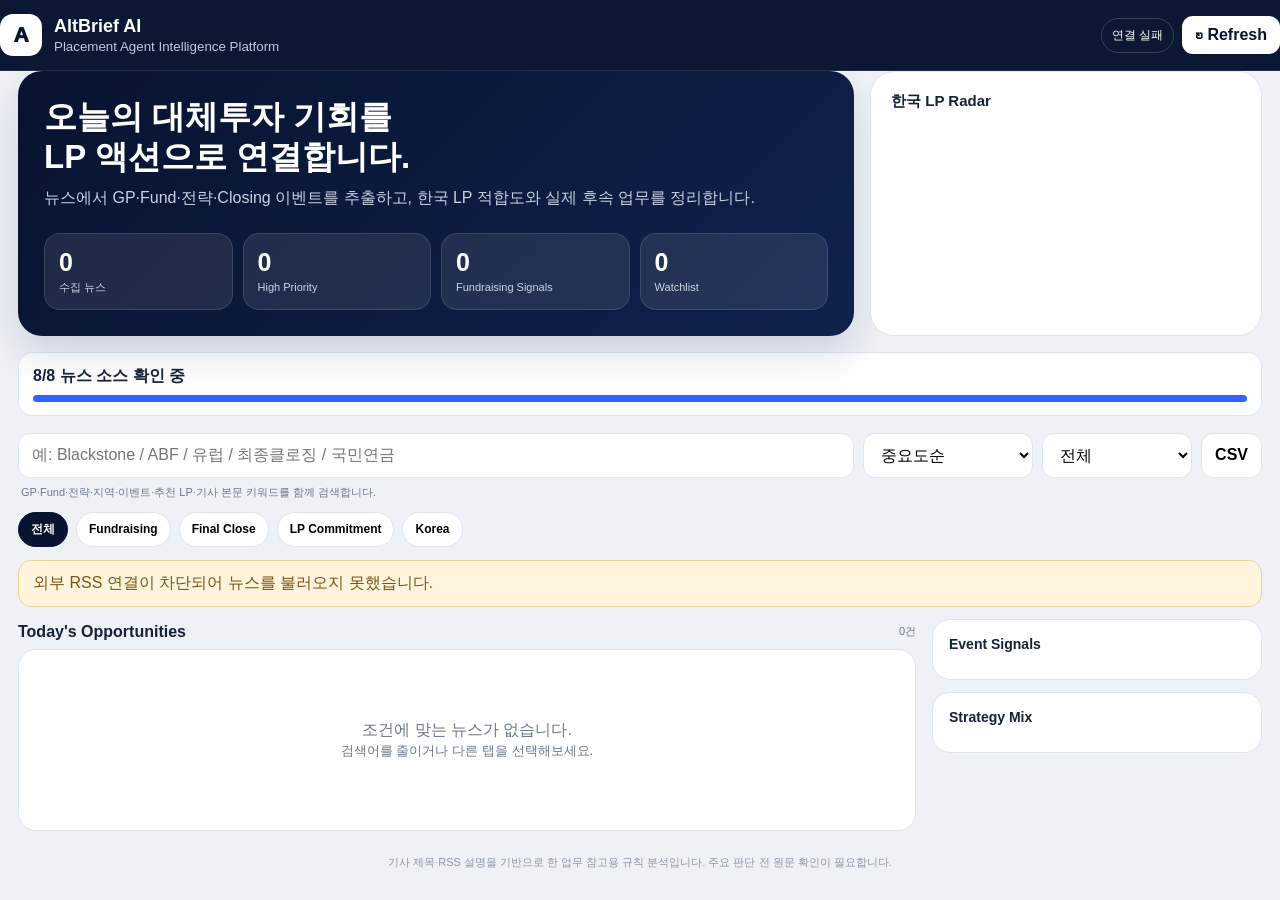
==== commit 7c964c27: "Add files via upload" ====
--- a/index.html
+++ b/index.html
@@ -7,7 +7,6 @@
 <link rel="manifest" href="manifest.webmanifest"/>
 <link rel="apple-touch-icon" href="icon-192.png"/>
 <meta name="apple-mobile-web-app-capable" content="yes"/>
-<meta name="apple-mobile-web-app-status-bar-style" content="black-translucent"/>
 <title>AltBrief AI</title>
 <style>
 :root{--navy:#07132f;--navy2:#10214c;--blue:#2f64ff;--bg:#eef2f7;--card:#fff;--text:#16213a;--muted:#6d778d;--line:#dfe5ee;--green:#0b7e69;--amber:#a56b00;--red:#b42318}
@@ -19,34 +18,25 @@
 .brand b{font-size:18px;display:block}.brand small{color:#bfc9de}.head-right{margin-left:auto;display:flex;align-items:center;gap:8px}
 .live{font-size:12px;border:1px solid rgba(255,255,255,.18);padding:8px 10px;border-radius:999px}
 .refresh{border:0;border-radius:11px;background:#fff;color:var(--navy);padding:10px 13px;font-weight:850}
-main{padding:22px 0 70px}
-.dashboard{display:grid;grid-template-columns:1.6fr .75fr;gap:16px}
+main{padding:22px 0 70px}.dashboard{display:grid;grid-template-columns:1.6fr .75fr;gap:16px}
 .hero{background:linear-gradient(135deg,var(--navy),var(--navy2));color:#fff;border-radius:24px;padding:26px;box-shadow:0 18px 40px rgba(7,19,47,.14)}
 .hero h1{margin:0 0 9px;font-size:33px;line-height:1.2}.hero p{margin:0;color:#c8d1e3;line-height:1.6}
-.metrics{display:grid;grid-template-columns:repeat(4,1fr);gap:10px;margin-top:22px}
-.metric{background:rgba(255,255,255,.09);border:1px solid rgba(255,255,255,.12);border-radius:16px;padding:14px}
-.metric b{display:block;font-size:25px}.metric span{font-size:11px;color:#cbd4e7}
-.radar{background:#fff;border:1px solid var(--line);border-radius:24px;padding:20px}
-.radar h3{margin:0 0 12px;font-size:15px}.radar-list{display:grid;gap:9px}.radar-item{display:flex;justify-content:space-between;align-items:center;background:#f6f8fc;border-radius:12px;padding:11px 12px;font-size:12px}
-.progress{display:none;background:#fff;border:1px solid var(--line);border-radius:14px;padding:13px 14px;margin:16px 0}.progress.show{display:block}
-.progress-line{height:7px;background:#e7ebf2;border-radius:999px;overflow:hidden;margin-top:8px}.progress-line i{display:block;height:100%;background:var(--blue);width:0;transition:.2s}
-.toolbar{display:grid;grid-template-columns:minmax(250px,1fr) 170px 150px auto;gap:9px;margin:17px 0 11px}
-.toolbar input,.toolbar select,.toolbar button{border:1px solid var(--line);background:#fff;border-radius:12px;padding:12px 13px}.toolbar button{font-weight:800}
+.metrics{display:grid;grid-template-columns:repeat(4,1fr);gap:10px;margin-top:22px}.metric{background:rgba(255,255,255,.09);border:1px solid rgba(255,255,255,.12);border-radius:16px;padding:14px}.metric b{display:block;font-size:25px}.metric span{font-size:11px;color:#cbd4e7}
+.radar{background:#fff;border:1px solid var(--line);border-radius:24px;padding:20px}.radar h3{margin:0 0 12px;font-size:15px}.radar-list{display:grid;gap:9px}.radar-item{display:flex;justify-content:space-between;align-items:center;background:#f6f8fc;border-radius:12px;padding:11px 12px;font-size:12px}
+.progress{display:none;background:#fff;border:1px solid var(--line);border-radius:14px;padding:13px 14px;margin:16px 0}.progress.show{display:block}.progress-line{height:7px;background:#e7ebf2;border-radius:999px;overflow:hidden;margin-top:8px}.progress-line i{display:block;height:100%;background:var(--blue);width:0;transition:.2s}
+.toolbar{display:grid;grid-template-columns:minmax(250px,1fr) 170px 150px auto;gap:9px;margin:17px 0 11px}.toolbar input,.toolbar select,.toolbar button{border:1px solid var(--line);background:#fff;border-radius:12px;padding:12px 13px}.toolbar button{font-weight:800}
+.search-help{font-size:11px;color:var(--muted);margin:-4px 0 10px 3px}
 .tabs{display:flex;gap:8px;overflow:auto;padding:2px 0 13px}.tab{border:1px solid var(--line);background:#fff;border-radius:999px;padding:8px 12px;white-space:nowrap;font-size:12px;font-weight:800}.tab.active{background:var(--navy);color:#fff;border-color:var(--navy)}
 .notice{display:none;margin-bottom:12px;padding:12px 14px;border-radius:13px;background:#fff5dc;border:1px solid #efd099;color:#7b5612}.notice.show{display:block}
-.content{display:grid;grid-template-columns:minmax(0,1fr) 330px;gap:16px}
-.opps,.feed{display:grid;gap:13px}
-.section-title{display:flex;align-items:center;justify-content:space-between;margin:4px 0 8px}.section-title h2{font-size:16px;margin:0}.section-title span{font-size:11px;color:var(--muted)}
-.card{background:#fff;border:1px solid var(--line);border-radius:20px;padding:18px;box-shadow:0 5px 20px rgba(7,19,47,.04)}
-.card.read{opacity:.7}.top{display:flex;gap:12px}.main{min-width:0;flex:1}.tags{display:flex;gap:6px;flex-wrap:wrap;margin-bottom:9px}.tag{font-size:10px;font-weight:850;padding:5px 8px;border-radius:999px;background:#edf1ff;color:#3148a2}.tag.ev{background:#e8f7f2;color:#0a735d}.tag.reg{background:#fff2dc;color:#9b6200}.tag.high{background:#fdeceb;color:#b02c22}
-.title{font-size:20px;line-height:1.38;margin:0 0 7px}.meta{font-size:11px;color:var(--muted)}
-.score{width:68px;min-width:68px;height:68px;border-radius:18px;background:#f4f6fa;border:1px solid var(--line);display:grid;place-items:center}.score b{font-size:22px}.score small{display:block;font-size:9px;text-align:center;color:var(--muted)}
-.details{display:grid;grid-template-columns:1fr 1fr;gap:10px;margin-top:13px}.box{border:1px solid var(--line);border-radius:14px;padding:13px;background:#fafbfe}.box h4{margin:0 0 8px;font-size:12px;color:#47516b}.box p,.box li{font-size:13px;line-height:1.55;margin:0}.box ul{margin:0;padding-left:18px;display:grid;gap:4px}
-.kv{display:grid;grid-template-columns:96px 1fr;gap:7px;font-size:12px}.kv b{color:#4a556e}
+.content{display:grid;grid-template-columns:minmax(0,1fr) 330px;gap:16px}.opps{display:grid;gap:13px}.section-title{display:flex;align-items:center;justify-content:space-between;margin:4px 0 8px}.section-title h2{font-size:16px;margin:0}.section-title span{font-size:11px;color:var(--muted)}
+.card{background:#fff;border:1px solid var(--line);border-radius:20px;padding:18px;box-shadow:0 5px 20px rgba(7,19,47,.04)}.card.read{opacity:.7}.top{display:flex;gap:12px}.main{min-width:0;flex:1}
+.tags{display:flex;gap:6px;flex-wrap:wrap;margin-bottom:9px}.tag{font-size:10px;font-weight:850;padding:5px 8px;border-radius:999px;background:#edf1ff;color:#3148a2}.tag.ev{background:#e8f7f2;color:#0a735d}.tag.reg{background:#fff2dc;color:#9b6200}.tag.high{background:#fdeceb;color:#b02c22}
+.title{font-size:20px;line-height:1.38;margin:0 0 7px}.meta{font-size:11px;color:var(--muted)}.score{width:68px;min-width:68px;height:68px;border-radius:18px;background:#f4f6fa;border:1px solid var(--line);display:grid;place-items:center}.score b{font-size:22px}.score small{display:block;font-size:9px;text-align:center;color:var(--muted)}
+.details{display:grid;grid-template-columns:1fr 1fr;gap:10px;margin-top:13px}.box{border:1px solid var(--line);border-radius:14px;padding:13px;background:#fafbfe}.box h4{margin:0 0 8px;font-size:12px;color:#47516b}.box p,.box li{font-size:13px;line-height:1.57;margin:0}.box ul{margin:0;padding-left:18px;display:grid;gap:5px}.kv{display:grid;grid-template-columns:96px 1fr;gap:7px;font-size:12px}.kv b{color:#4a556e}
 .lp-list{display:grid;gap:7px}.lp-row{display:grid;grid-template-columns:78px 1fr 32px;gap:8px;align-items:center;font-size:11px}.meter{height:7px;background:#e8edf4;border-radius:999px;overflow:hidden}.meter i{display:block;height:100%;background:var(--blue)}
+.action-list{display:grid;gap:6px}.action-item{font-size:12px;line-height:1.5;padding:8px 9px;background:#fff;border:1px solid #e6eaf1;border-radius:9px}.action-item b{color:var(--navy)}
 .actions{display:flex;gap:8px;flex-wrap:wrap;border-top:1px solid var(--line);padding-top:12px;margin-top:13px}.actions button{border:1px solid var(--line);background:#fff;border-radius:10px;padding:8px 10px;font-size:11px;font-weight:800}.actions .primary{background:var(--navy);color:#fff;border-color:var(--navy)}
-.sidebar{display:grid;gap:12px;align-self:start;position:sticky;top:82px}.side{background:#fff;border:1px solid var(--line);border-radius:18px;padding:16px}.side h3{font-size:14px;margin:0 0 11px}.side-row{display:flex;justify-content:space-between;font-size:12px;padding:9px 0;border-bottom:1px solid #edf0f5}.side-row:last-child{border:0}
-.empty{padding:70px 20px;text-align:center;background:#fff;border:1px solid var(--line);border-radius:18px;color:var(--muted)}
+.sidebar{display:grid;gap:12px;align-self:start;position:sticky;top:82px}.side{background:#fff;border:1px solid var(--line);border-radius:18px;padding:16px}.side h3{font-size:14px;margin:0 0 11px}.side-row{display:flex;justify-content:space-between;font-size:12px;padding:9px 0;border-bottom:1px solid #edf0f5}.side-row:last-child{border:0}.empty{padding:70px 20px;text-align:center;background:#fff;border:1px solid var(--line);border-radius:18px;color:var(--muted)}
 footer{text-align:center;font-size:11px;color:#8c95a8;padding:24px}
 @media(max-width:1000px){.dashboard,.content{grid-template-columns:1fr}.sidebar{position:static;grid-template-columns:1fr 1fr}.toolbar{grid-template-columns:1fr 1fr}.toolbar input{grid-column:1/-1}}
 @media(max-width:650px){.brand small,.live{display:none}.hero h1{font-size:25px}.metrics{grid-template-columns:repeat(2,1fr)}.details{grid-template-columns:1fr}.sidebar{grid-template-columns:1fr}.toolbar{grid-template-columns:1fr 1fr}.card{padding:15px}.title{font-size:17px}.score{width:58px;min-width:58px;height:58px}}
@@ -56,36 +46,36 @@
 <header><div class="wrap head"><div class="logo">A</div><div class="brand"><b>AltBrief AI</b><small>Placement Agent Intelligence Platform</small></div><div class="head-right"><span class="live" id="status">준비 중</span><button class="refresh" id="refresh">↻ Refresh</button></div></div></header>
 <main class="wrap">
 <section class="dashboard">
- <div class="hero"><h1>오늘의 대체투자 기회를<br>LP 액션으로 연결합니다.</h1><p>뉴스에서 GP·Fund·전략·Closing 이벤트를 추출하고, 한국 LP 적합도와 권고 액션을 함께 제시합니다.</p>
- <div class="metrics"><div class="metric"><b id="mTotal">0</b><span>오늘 수집 뉴스</span></div><div class="metric"><b id="mHigh">0</b><span>High Priority</span></div><div class="metric"><b id="mFund">0</b><span>Fundraising</span></div><div class="metric"><b id="mSaved">0</b><span>Watchlist</span></div></div></div>
- <div class="radar"><h3>한국 LP Radar</h3><div class="radar-list" id="radar"></div></div>
+<div class="hero"><h1>오늘의 대체투자 기회를<br>LP 액션으로 연결합니다.</h1><p>뉴스에서 GP·Fund·전략·Closing 이벤트를 추출하고, 한국 LP 적합도와 실제 후속 업무를 정리합니다.</p>
+<div class="metrics"><div class="metric"><b id="mTotal">0</b><span>수집 뉴스</span></div><div class="metric"><b id="mHigh">0</b><span>High Priority</span></div><div class="metric"><b id="mFund">0</b><span>Fundraising Signals</span></div><div class="metric"><b id="mSaved">0</b><span>Watchlist</span></div></div></div>
+<div class="radar"><h3>한국 LP Radar</h3><div class="radar-list" id="radar"></div></div>
 </section>
 <div class="progress" id="progress"><b id="progressText">뉴스 수집 중</b><div class="progress-line"><i id="progressBar"></i></div></div>
-<div class="toolbar"><input id="search" placeholder="GP, Fund, 전략, 지역, 이벤트 검색"><select id="sort"><option value="importance">중요도순</option><option value="latest">최신순</option><option value="lpfit">LP 적합도순</option></select><select id="view"><option value="all">전체</option><option value="unread">미열람</option><option value="saved">Watchlist</option><option value="high">High Priority</option></select><button id="export">CSV</button></div>
+<div class="toolbar"><input id="search" placeholder="예: Blackstone / ABF / 유럽 / 최종클로징 / 국민연금"><select id="sort"><option value="importance">중요도순</option><option value="latest">최신순</option><option value="lpfit">LP 적합도순</option></select><select id="view"><option value="all">전체</option><option value="unread">미열람</option><option value="saved">Watchlist</option><option value="high">High Priority</option></select><button id="export">CSV</button></div>
+<div class="search-help">GP·Fund·전략·지역·이벤트·추천 LP·기사 본문 키워드를 함께 검색합니다.</div>
 <div class="tabs" id="tabs"></div><div class="notice" id="notice"></div>
-<div class="content">
- <section><div class="section-title"><h2>Today's Opportunities</h2><span id="countText"></span></div><div class="opps" id="feed"></div></section>
- <aside class="sidebar"><div class="side"><h3>Fundraising Signals</h3><div id="events"></div></div><div class="side"><h3>Strategy Mix</h3><div id="strategies"></div></div></aside>
-</div>
+<div class="content"><section><div class="section-title"><h2>Today's Opportunities</h2><span id="countText"></span></div><div class="opps" id="feed"></div></section>
+<aside class="sidebar"><div class="side"><h3>Event Signals</h3><div id="events"></div></div><div class="side"><h3>Strategy Mix</h3><div id="strategies"></div></div></aside></div>
 </main>
-<footer>기사 키워드에 기반한 규칙 분석이며, 기관별 공식 투자정책이나 투자 권유를 의미하지 않습니다.</footer>
+<footer>기사 제목·RSS 설명을 기반으로 한 업무 참고용 규칙 분석입니다. 주요 판단 전 원문 확인이 필요합니다.</footer>
 <script>
 const QUERIES=[
- '"private equity fund" final close OR fundraising when:14d',
- '"private credit fund" final close OR fundraising when:14d',
- '"infrastructure fund" final close OR launch when:14d',
- '"real estate fund" final close OR fundraising when:14d',
- '"GP stakes" OR secondaries fund transaction when:14d',
- '"asset backed finance" OR "significant risk transfer" OR CLO fund when:14d',
- '"pension fund" private markets commitment OR allocation when:14d',
- 'Korea institutional investor private markets when:14d'
+ '"private equity fund" final close OR first close OR fundraising when:30d',
+ '"private credit fund" final close OR first close OR fundraising when:30d',
+ '"infrastructure fund" final close OR first close OR launch when:30d',
+ '"real estate fund" final close OR fundraising when:30d',
+ '"GP stakes" OR secondaries fund transaction when:30d',
+ '"asset backed finance" OR "significant risk transfer" OR CLO fund when:30d',
+ '"pension fund" private markets commitment OR allocation when:30d',
+ 'Korea institutional investor private markets commitment when:30d'
 ];
 const S={all:[],tab:"전체",query:"",sort:"importance",view:"all"};
-const readSet=new Set(JSON.parse(localStorage.getItem("ab-final-read")||"[]"));
-const savedSet=new Set(JSON.parse(localStorage.getItem("ab-final-saved")||"[]"));
+const readSet=new Set(JSON.parse(localStorage.getItem("ab-fixed-read")||"[]"));
+const savedSet=new Set(JSON.parse(localStorage.getItem("ab-fixed-saved")||"[]"));
 const esc=s=>(s||"").replace(/[&<>"']/g,m=>({"&":"&amp;","<":"&lt;",">":"&gt;",'"':"&quot;","'":"&#39;"}[m]));
 const strip=s=>{const d=document.createElement("div");d.innerHTML=s||"";return(d.textContent||"").replace(/\s+/g," ").trim()};
 const sleep=ms=>new Promise(r=>setTimeout(r,ms));
+const norm=s=>(s||"").toLowerCase().normalize("NFKD").replace(/[^\p{L}\p{N}]+/gu," ").trim();
 async function fetchT(url,ms=11000){const c=new AbortController(),t=setTimeout(()=>c.abort(),ms);try{return await fetch(url,{cache:"no-store",signal:c.signal,headers:{"Cache-Control":"no-cache"}})}finally{clearTimeout(t)}}
 function rssUrl(q){return`https://news.google.com/rss/search?q=${encodeURIComponent(q)}&hl=en-US&gl=US&ceid=US:en&_=${Date.now()}`}
 async function getFeed(q){
@@ -99,27 +89,194 @@
   return[...doc.querySelectorAll("item")].map(x=>({title:x.querySelector("title")?.textContent||"",link:x.querySelector("link")?.textContent||"",pubDate:x.querySelector("pubDate")?.textContent||"",description:x.querySelector("description")?.textContent||"",source:x.querySelector("source")?.textContent||"Google News"}));
  }
 }
-function strategy(t){t=t.toLowerCase();if(/asset.?backed|\babf\b/.test(t))return"ABF";if(/significant risk transfer|\bsrt\b/.test(t))return"SRT";if(/\bclo\b/.test(t))return"CLO";if(/private credit|direct lending|private debt/.test(t))return"Private Credit";if(/secondar/.test(t))return"Secondaries";if(/gp stakes/.test(t))return"GP Stakes";if(/infrastructure|energy transition|renewable/.test(t))return"Infrastructure";if(/real estate|property|realty/.test(t))return"Real Estate";if(/private equity|buyout|growth equity/.test(t))return"Private Equity";return"Private Markets"}
-function eventType(t){t=t.toLowerCase();if(/final close|closed.*fund/.test(t))return"Final Close";if(/first close/.test(t))return"First Close";if(/raise[sd]?|fundrais|target.*billion|target.*million/.test(t))return"Fundraising";if(/launch|new fund|debut fund/.test(t))return"Fund Launch";if(/commitment|allocate|allocation/.test(t))return"LP Commitment";if(/acqui|transaction|buyout|deal/.test(t))return"Transaction";return"Market Update"}
-function region(t){t=t.toLowerCase();if(/korea|korean|seoul|nps|kic/.test(t))return"Korea";if(/asia|japan|china|india|singapore|hong kong/.test(t))return"Asia";if(/europe|uk|britain|germany|france|italy|spain/.test(t))return"Europe";if(/u\.s\.|united states|america|canada/.test(t))return"North America";return"Global"}
-function extractGP(title){let x=title.split(/[-–|:]/)[0].trim();return x.length<3?"미확인":x.slice(0,50)}
-function extractFund(title){const m=title.match(/([A-Z][A-Za-z0-9&' .-]{2,60}(?:Fund|Partners|Capital|Credit|Infrastructure|Real Estate)[A-Za-z0-9 IVX-]*)/);return m?m[1].trim():"기사 원문 확인"}
+function strategy(t){t=t.toLowerCase();
+ if(/asset.?backed finance|\babf\b/.test(t))return"ABF";if(/significant risk transfer|\bsrt\b/.test(t))return"SRT";if(/\bclo\b|collateralized loan obligation/.test(t))return"CLO";
+ if(/private credit|direct lending|private debt|lending fund/.test(t))return"Private Credit";if(/secondar/.test(t))return"Secondaries";if(/gp stakes|general partner stake/.test(t))return"GP Stakes";
+ if(/infrastructure|energy transition|renewable/.test(t))return"Infrastructure";if(/real estate|property|realty/.test(t))return"Real Estate";if(/private equity|buyout|growth equity/.test(t))return"Private Equity";return"Private Markets"}
+function eventType(t){t=t.toLowerCase();
+ if(/final clos(e|ing)|final close|closes? .* fund|closed .* fund/.test(t))return"Final Close";
+ if(/first clos(e|ing)|initial close/.test(t))return"First Close";
+ if(/lp commitment|commits? .* (fund|capital)|commitment|allocation|allocates?/.test(t))return"LP Commitment";
+ if(/fundrais|raises? .* (fund|capital)|seeks? .* billion|target.*(billion|million)|capital raise/.test(t))return"Fundraising";
+ if(/launch|new fund|debut fund|unveil/.test(t))return"Fund Launch";
+ if(/acqui|transaction|buyout|deal|investment in/.test(t))return"Transaction";return"Market Update"}
+function region(t){t=t.toLowerCase();if(/korea|korean|seoul|nps|kic|national pension service/.test(t))return"Korea";if(/asia|japan|china|india|singapore|hong kong|australia/.test(t))return"Asia";if(/europe|uk|britain|germany|france|italy|spain|nordic/.test(t))return"Europe";if(/u\.s\.|united states|america|canada|new york/.test(t))return"North America";return"Global"}
+function sourceClean(title,source){const parts=title.split(/\s+-\s+/);return parts.length>1?parts[parts.length-1]:source}
+function titleClean(title){const parts=title.split(/\s+-\s+/);return parts.length>1?parts.slice(0,-1).join(" - "):title}
+function extractGP(title){
+ const clean=titleClean(title);
+ const patterns=[/^([A-Z][A-Za-z0-9&.'\- ]{2,45}?)\s+(?:raises?|closes?|launches?|seeks?|targets?|announces?|backs?|acquires?)/i,/^([A-Z][A-Za-z0-9&.'\- ]{2,45}?):/];
+ for(const p of patterns){const m=clean.match(p);if(m)return m[1].trim()}
+ return clean.split(/[:|–—]/)[0].trim().slice(0,55)||"원문 확인"
+}
+function extractFund(title){
+ const clean=titleClean(title);
+ const m=clean.match(/([A-Z][A-Za-z0-9&'.,()\- ]{2,70}?(?:Fund|Partners|Capital|Credit|Infrastructure|Real Estate|Secondaries|Opportunities)\s*(?:[IVX0-9]+)?)/);
+ return m?m[1].trim():"원문에서 펀드명 확인"
+}
 function amount(t){const m=t.match(/(?:\$|USD\s*)[\d,.]+\s*(?:bn|billion|mn|million)/i);return m?m[0]:"미공개"}
-function score(full,ev,st,reg){let p=[],v=52;if(["Final Close","First Close","Fundraising","Fund Launch"].includes(ev)){v+=20;p.push("Fundraising event +20")}if(ev==="LP Commitment"){v+=18;p.push("LP allocation +18")}if(/billion|\bbn\b/i.test(full)){v+=12;p.push("Large scale +12")}if(["ABF","SRT","GP Stakes","Secondaries"].includes(st)){v+=9;p.push("Specialized strategy +9")}if(reg==="Korea"){v+=15;p.push("Korea relevance +15")}if(/co-invest/i.test(full)){v+=7;p.push("Co-investment +7")}return{v:Math.min(v,98),p}}
+function score(full,ev,st,reg){let p=[],v=48;if(["Final Close","First Close","Fundraising","Fund Launch"].includes(ev)){v+=20;p.push("Fundraising signal")}if(ev==="LP Commitment"){v+=19;p.push("LP allocation signal")}if(/billion|\bbn\b/i.test(full)){v+=12;p.push("Large disclosed scale")}if(["ABF","SRT","GP Stakes","Secondaries"].includes(st)){v+=10;p.push("Specialized strategy")}if(reg==="Korea"){v+=15;p.push("Korea relevance")}if(/co-invest/i.test(full)){v+=7;p.push("Co-investment angle")}return{v:Math.min(v,98),p}}
 const LP={"국민연금":[22,18,15,12,7],"KIC":[20,15,14,14,10],"우정사업본부":[12,10,11,18,15],"KB금융":[9,8,11,15,16],"NH금융":[8,8,10,15,14],"보험사":[8,15,7,18,13]};
-function lpfit(st,ev,reg,full){return Object.entries(LP).map(([n,p])=>{let v=46+(reg==="Korea"?6:0)+(["Final Close","First Close","Fundraising","Fund Launch"].includes(ev)?5:0)+(/billion|\bbn\b/i.test(full)?p[0]:0);if(st==="Infrastructure")v+=p[1];if(["Private Equity","GP Stakes","Secondaries"].includes(st))v+=p[2];if(["Private Credit","CLO"].includes(st))v+=p[3];if(["ABF","SRT"].includes(st))v+=p[4];return{name:n,score:Math.min(v,96)}}).sort((a,b)=>b.score-a.score)}
-function summary(title,desc,ev,st,reg){const c=strip(desc).replace(title,"").trim(),first=c?c.split(/(?<=[.!?])\s+/)[0].slice(0,155):`${title} 관련 시장 업데이트입니다.`;return[`${ev} 이벤트이며 주요 전략은 ${st}입니다.`,first,`${reg} 시장에서 자금모집·배치 또는 LP 접근 가능성을 확인할 필요가 있습니다.`]}
-function action(x){if(x.reg==="Korea"&&x.score>=80)return"국내 LP Coverage 담당자에게 우선 공유";if(["Final Close","First Close","Fundraising","Fund Launch"].includes(x.ev)&&x.score>=82)return"GP에 최신 IM·한국 마케팅 계획 확인";if(x.ev==="LP Commitment")return"유사 전략의 국내 LP 수요와 경쟁 상황 점검";if(["ABF","SRT","GP Stakes"].includes(x.st))return"전략 전문성과 국내 독점 가능성 검토";return x.score>=82?"내부 브리핑 후 GP 접촉 여부 결정":"Watchlist 저장 후 후속 뉴스 확인"}
-function normalize(x){const title=strip(x.title),desc=strip(x.description),full=`${title} ${desc}`,st=strategy(full),ev=eventType(full),reg=region(full),sc=score(full,ev,st,reg),lps=lpfit(st,ev,reg,full),id=btoa(unescape(encodeURIComponent((x.link||title).slice(0,180)))).replace(/=/g,"").slice(0,60);const obj={id,title,url:x.link,source:strip(x.source)||"Google News",date:new Date(x.pubDate||Date.now()),desc,st,ev,reg,score:sc.v,reasons:sc.p,lps,gp:extractGP(title),fund:extractFund(title),amount:amount(full),summary:summary(title,desc,ev,st,reg)};obj.action=action(obj);return obj}
-function persist(){localStorage.setItem("ab-final-read",JSON.stringify([...readSet]));localStorage.setItem("ab-final-saved",JSON.stringify([...savedSet]))}
-function current(){let a=S.all.filter(x=>{const q=S.query.toLowerCase(),hit=!q||`${x.title} ${x.gp} ${x.fund} ${x.st} ${x.ev} ${x.reg}`.toLowerCase().includes(q);const tab=S.tab==="전체"||x.st===S.tab||x.ev===S.tab||x.reg===S.tab;const view=S.view==="all"||(S.view==="unread"&&!readSet.has(x.id))||(S.view==="saved"&&savedSet.has(x.id))||(S.view==="high"&&x.score>=85);return hit&&tab&&view});a.sort((a,b)=>S.sort==="latest"?b.date-a.date:S.sort==="lpfit"?b.lps[0].score-a.lps[0].score:b.score-a.score);return a}
-function card(x){const saved=savedSet.has(x.id),read=readSet.has(x.id);return`<article class="card ${read?"read":""}" data-id="${x.id}"><div class="top"><div class="main"><div class="tags"><span class="tag">${esc(x.st)}</span><span class="tag ev">${esc(x.ev)}</span><span class="tag reg">${esc(x.reg)}</span>${x.score>=85?'<span class="tag high">HIGH</span>':""}</div><h2 class="title">${esc(x.title)}</h2><div class="meta">${esc(x.source)} · ${x.date.toLocaleString("ko-KR",{month:"short",day:"numeric",hour:"2-digit",minute:"2-digit"})}</div></div><div class="score"><div><b>${x.score}</b><small>Importance</small></div></div></div><div class="details"><div class="box"><h4>Fund Intelligence</h4><div class="kv"><b>GP</b><span>${esc(x.gp)}</span><b>Fund</b><span>${esc(x.fund)}</span><b>Strategy</b><span>${esc(x.st)}</span><b>Status</b><span>${esc(x.ev)}</span><b>Size</b><span>${esc(x.amount)}</span></div></div><div class="box"><h4>3-Line Intelligence</h4><ul>${x.summary.map(s=>`<li>${esc(s)}</li>`).join("")}</ul></div><div class="box"><h4>한국 LP Match</h4><div class="lp-list">${x.lps.slice(0,4).map(l=>`<div class="lp-row"><b>${l.name}</b><div class="meter"><i style="width:${l.score}%"></i></div><span>${l.score}</span></div>`).join("")}</div></div><div class="box"><h4>Recommended Action</h4><p><b>${esc(x.action)}</b></p><p style="margin-top:8px;color:#6d778d">${esc(x.reasons.join(" · ")||"General market signal")}</p></div></div><div class="actions"><button class="primary open">원문 보기</button><button class="save">${saved?"★ Watchlist":"☆ Watchlist"}</button><button class="mark">${read?"미열람":"읽음 처리"}</button><button class="share">공유</button></div></article>`}
-function render(){const a=current();document.querySelector("#feed").innerHTML=a.length?a.map(card).join(""):'<div class="empty">조건에 맞는 뉴스가 없습니다.</div>';document.querySelector("#countText").textContent=`${a.length}건`;document.querySelector("#mTotal").textContent=S.all.length;document.querySelector("#mHigh").textContent=S.all.filter(x=>x.score>=85).length;document.querySelector("#mFund").textContent=S.all.filter(x=>["Final Close","First Close","Fundraising","Fund Launch"].includes(x.ev)).length;document.querySelector("#mSaved").textContent=savedSet.size;document.querySelectorAll(".card").forEach(el=>{const x=S.all.find(z=>z.id===el.dataset.id);el.querySelector(".open").onclick=()=>{readSet.add(x.id);persist();window.open(x.url,"_blank");render()};el.querySelector(".save").onclick=()=>{savedSet.has(x.id)?savedSet.delete(x.id):savedSet.add(x.id);persist();render()};el.querySelector(".mark").onclick=()=>{readSet.has(x.id)?readSet.delete(x.id):readSet.add(x.id);persist();render()};el.querySelector(".share").onclick=async()=>{const text=`${x.title}\n${x.summary.join("\n")}\n${x.url}`;if(navigator.share)await navigator.share({title:x.title,text,url:x.url});else{await navigator.clipboard.writeText(text);alert("복사했습니다.")}}});renderSide()}
+function lpfit(st,ev,reg,full){return Object.entries(LP).map(([n,p])=>{let v=43+(reg==="Korea"?6:0)+(["Final Close","First Close","Fundraising","Fund Launch"].includes(ev)?5:0)+(/billion|\bbn\b/i.test(full)?p[0]:0);if(st==="Infrastructure")v+=p[1];if(["Private Equity","GP Stakes","Secondaries"].includes(st))v+=p[2];if(["Private Credit","CLO"].includes(st))v+=p[3];if(["ABF","SRT"].includes(st))v+=p[4];return{name:n,score:Math.min(v,96)}}).sort((a,b)=>b.score-a.score)}
+function intelligence(x){
+ const amt=x.amount==="미공개"?"공개된 펀드 규모는 확인되지 않았습니다.":`${x.amount} 규모가 언급돼 자금모집의 실질성과 시장 인지도를 가늠할 수 있습니다.`;
+ const eventMap={
+  "Final Close":`최종 클로징 완료 기사로, 추가 신규 약정보다는 후속 전략·공동투자·차기 빈티지 관계 구축 관점에서 접근해야 합니다.`,
+  "First Close":`첫 클로징 달성 기사로, 잔여 모집 구간에서 한국 LP 마케팅 가능성과 추가 클로징 일정을 확인할 가치가 있습니다.`,
+  "Fundraising":`현재 자금모집 단계로 판단되며, 목표 규모·클로징 일정·한국 배정 가능 용량을 우선 확인해야 합니다.`,
+  "Fund Launch":`신규 전략 또는 후속 빈티지 출시 신호로, 트랙레코드와 기존 펀드 대비 차별점을 조기에 검토할 필요가 있습니다.`,
+  "LP Commitment":`기관투자자의 실제 약정 또는 배분 변화로, 해당 전략의 시장 수요와 유사 LP의 검토 가능성을 보여주는 신호입니다.`,
+  "Transaction":`개별 투자·인수 거래 기사로, 펀드레이징보다는 운용 역량·섹터 선호·딜 파이프라인 확인에 의미가 있습니다.`,
+  "Market Update":`직접적인 펀드레이징 이벤트는 아니므로 즉시 세일즈 액션보다는 시장 동향 모니터링 성격이 강합니다.`
+ };
+ const stratMap={
+  "ABF":"담보 풀의 구성, 선순위 비중, 손실흡수 구조, 듀레이션과 유동성이 핵심 검토 포인트입니다.",
+  "SRT":"은행 원자산의 질, 규제자본 절감 구조, 손실 트랜치와 빈티지별 성과를 확인해야 합니다.",
+  "CLO":"대출자산의 신용도, 리셋·리파이낸싱 가능성, 트랜치별 리스크와 현금흐름을 구분해야 합니다.",
+  "Private Credit":"담보·선순위성, 스프레드 프리미엄, 만기구조와 손실률을 중심으로 봐야 합니다.",
+  "Infrastructure":"장기 현금흐름, 인플레이션 연동성, 규제·개발 리스크와 공동투자 기회가 중요합니다.",
+  "Real Estate":"지역·섹터 노출, 레버리지, 리파이낸싱 리스크와 밸류에이션 조정 여부가 핵심입니다.",
+  "Private Equity":"진입 멀티플, 가치창출 방식, 회수 환경과 기존 LP 재약정 비중을 확인해야 합니다.",
+  "Secondaries":"할인율, NAV 기준일, 포트폴리오 분산도와 잔여기간이 투자 매력도를 좌우합니다.",
+  "GP Stakes":"운용사 성장성, 수수료 수익의 질, 후속 펀드레이징과 거버넌스 구조가 중요합니다.",
+  "Private Markets":"기사 원문을 통해 실제 전략과 투자대상을 추가 확인해야 합니다."
+ };
+ return[
+  `${x.gp} 관련 ${x.ev} 신호로 분류되며, 주요 전략은 ${x.st}, 지역은 ${x.reg}입니다.`,
+  `${eventMap[x.ev]} ${amt}`,
+  `${stratMap[x.st]} 한국 LP 관점에서는 ${x.lps[0].name}과 ${x.lps[1].name}의 전략 적합성을 우선 검토할 수 있습니다.`
+ ]
+}
+function recommendedActions(x){
+ const a=[];
+ if(x.ev==="Fundraising"||x.ev==="First Close"){
+  a.push(["GP 확인",`목표 규모, 현재 모집액, 다음 클로징 일정, 한국 LP 배정 가능 용량을 확인`]);
+  a.push(["자료 요청",`최신 IM·DDQ·트랙레코드·주요 투자 파이프라인 확보`]);
+  a.push(["LP 매칭",`${x.lps[0].name} 및 ${x.lps[1].name} Coverage 담당자와 초기 적합성 검토`]);
+ }else if(x.ev==="Final Close"){
+  a.push(["관계 유지",`차기 빈티지 예상 시점과 한국 LP 참여 여부를 GP에 확인`]);
+  a.push(["후속 기회",`Co-investment, SMA, 후속 펀드 또는 별도 전략 기회 점검`]);
+  a.push(["실적 추적",`이번 펀드의 기존 LP 재약정 비중과 초기 배치 속도를 모니터링`]);
+ }else if(x.ev==="LP Commitment"){
+  a.push(["벤치마킹",`약정 기관의 전략·규모·선정 배경을 확인해 국내 LP 수요와 비교`]);
+  a.push(["경쟁 점검",`동일 전략을 검토 중인 한국 LP 및 유사 GP 파이프라인 확인`]);
+  a.push(["내부 공유",`관련 Coverage 담당자에게 시장 수요 신호로 전달`]);
+ }else if(x.ev==="Fund Launch"){
+  a.push(["초기 접촉",`한국 마케팅 계획과 독점·서브에이전트 가능성을 조기에 확인`]);
+  a.push(["차별성 검증",`이전 빈티지 대비 전략·수익률·수수료·투자지역 변화 확인`]);
+  a.push(["Watchlist",`First Close 전까지 주요 앵커 LP와 자금모집 진행 상황 추적`]);
+ }else if(x.ev==="Transaction"){
+  a.push(["운용역량 확인",`해당 거래가 펀드 전략 및 기존 트랙레코드와 어떻게 연결되는지 검토`]);
+  a.push(["파이프라인 점검",`유사 거래의 추가 배치 가능성과 포트폴리오 집중도를 확인`]);
+  a.push(["세일즈 판단",`직접적인 펀드레이징이 없으면 즉시 LP 공유보다 Watchlist 우선`]);
+ }else{
+  a.push(["모니터링",`직접적인 펀드레이징 이벤트가 확인될 때까지 Watchlist에 보관`]);
+  a.push(["원문 확인",`기사 제목만으로 GP·Fund·규모가 불명확하면 원문에서 사실관계 검증`]);
+  a.push(["공유 기준",`한국 LP, 클로징, 신규 전략 또는 대형 규모가 확인될 때만 내부 공유`]);
+ }
+ if(x.reg==="Korea")a.unshift(["국내 우선",`한국 관련 기사이므로 관련 LP Coverage 담당자에게 우선 전달`]);
+ return a.slice(0,3)
+}
+function aliases(q){
+ const map={
+  "fundraising":["fundraising","fund raise","raising","자금모집","펀드레이징","모집"],
+  "final close":["final close","final closing","최종클로징","최종 클로징","최종종결"],
+  "first close":["first close","first closing","첫클로징","1차클로징","초기클로징"],
+  "lp commitment":["lp commitment","commitment","allocation","약정","출자","배분"],
+  "korea":["korea","korean","한국","국내"],
+  "europe":["europe","유럽"],"asia":["asia","아시아"],"north america":["north america","usa","us","미국","북미"],
+  "private credit":["private credit","private debt","direct lending","사모대출","다이렉트렌딩"],
+  "private equity":["private equity","buyout","pe","사모펀드"],
+  "infrastructure":["infrastructure","infra","인프라"],
+  "real estate":["real estate","property","부동산"],
+  "secondaries":["secondaries","secondary","세컨더리"],
+  "gp stakes":["gp stakes","gp stake","운용사지분"],
+  "abf":["abf","asset backed finance","자산담보금융"],
+  "srt":["srt","significant risk transfer"],
+  "clo":["clo","collateralized loan obligation"],
+  "국민연금":["국민연금","nps","national pension service"],"우정사업본부":["우정사업본부","korea post"],"kic":["kic","한국투자공사"]
+ };
+ const n=norm(q);let out=[n];
+ for(const [k,v] of Object.entries(map))if(norm(k)===n||v.some(x=>norm(x)===n))out.push(...v.map(norm));
+ return [...new Set(out)]
+}
+function searchable(x){return norm([x.title,x.desc,x.gp,x.fund,x.st,x.ev,x.reg,x.source,...x.lps.map(l=>l.name),...x.intelligence,...x.actions.flat()].join(" "))}
+function normalizeItem(x){
+ const rawTitle=strip(x.title), title=titleClean(rawTitle), desc=strip(x.description), full=`${title} ${desc}`, st=strategy(full), ev=eventType(full), reg=region(full), sc=score(full,ev,st,reg), lps=lpfit(st,ev,reg,full);
+ const id=btoa(unescape(encodeURIComponent((x.link||title).slice(0,180)))).replace(/=/g,"").slice(0,60);
+ const obj={id,title,url:x.link,source:sourceClean(rawTitle,strip(x.source)||"Google News"),date:new Date(x.pubDate||Date.now()),desc,st,ev,reg,score:sc.v,reasons:sc.p,lps,gp:extractGP(rawTitle),fund:extractFund(rawTitle),amount:amount(full)};
+ obj.intelligence=intelligence(obj); obj.actions=recommendedActions(obj); obj.searchText=searchable(obj); return obj
+}
+const TAB_RULES={
+ "전체":x=>true,
+ "Fundraising":x=>["Fundraising","First Close","Fund Launch"].includes(x.ev),
+ "Final Close":x=>x.ev==="Final Close",
+ "LP Commitment":x=>x.ev==="LP Commitment",
+ "Korea":x=>x.reg==="Korea"
+};
+function persist(){localStorage.setItem("ab-fixed-read",JSON.stringify([...readSet]));localStorage.setItem("ab-fixed-saved",JSON.stringify([...savedSet]))}
+function tabMatch(x){if(TAB_RULES[S.tab])return TAB_RULES[S.tab](x);return x.st===S.tab||x.ev===S.tab||x.reg===S.tab}
+function queryMatch(x){if(!S.query.trim())return true;const terms=S.query.trim().split(/\s+/).flatMap(aliases);return terms.every(t=>x.searchText.includes(t))}
+function current(){
+ let a=S.all.filter(x=>{
+  const view=S.view==="all"||(S.view==="unread"&&!readSet.has(x.id))||(S.view==="saved"&&savedSet.has(x.id))||(S.view==="high"&&x.score>=85);
+  return tabMatch(x)&&queryMatch(x)&&view
+ });
+ a.sort((a,b)=>S.sort==="latest"?b.date-a.date:S.sort==="lpfit"?b.lps[0].score-a.lps[0].score:b.score-a.score);return a
+}
+function card(x){const saved=savedSet.has(x.id),read=readSet.has(x.id);return`<article class="card ${read?"read":""}" data-id="${x.id}">
+<div class="top"><div class="main"><div class="tags"><span class="tag">${esc(x.st)}</span><span class="tag ev">${esc(x.ev)}</span><span class="tag reg">${esc(x.reg)}</span>${x.score>=85?'<span class="tag high">HIGH</span>':""}</div><h2 class="title">${esc(x.title)}</h2><div class="meta">${esc(x.source)} · ${x.date.toLocaleString("ko-KR",{month:"short",day:"numeric",hour:"2-digit",minute:"2-digit"})}</div></div><div class="score"><div><b>${x.score}</b><small>Importance</small></div></div></div>
+<div class="details">
+<div class="box"><h4>Fund Intelligence</h4><div class="kv"><b>GP</b><span>${esc(x.gp)}</span><b>Fund</b><span>${esc(x.fund)}</span><b>Strategy</b><span>${esc(x.st)}</span><b>Event</b><span>${esc(x.ev)}</span><b>Region</b><span>${esc(x.reg)}</span><b>Size</b><span>${esc(x.amount)}</span></div></div>
+<div class="box"><h4>3-Line Intelligence</h4><ul>${x.intelligence.map(s=>`<li>${esc(s)}</li>`).join("")}</ul></div>
+<div class="box"><h4>한국 LP Match</h4><div class="lp-list">${x.lps.slice(0,4).map(l=>`<div class="lp-row"><b>${l.name}</b><div class="meter"><i style="width:${l.score}%"></i></div><span>${l.score}</span></div>`).join("")}</div></div>
+<div class="box"><h4>Recommended Action</h4><div class="action-list">${x.actions.map(a=>`<div class="action-item"><b>${esc(a[0])}</b> · ${esc(a[1])}</div>`).join("")}</div></div>
+</div>
+<div class="actions"><button class="primary open">원문 보기</button><button class="save">${saved?"★ Watchlist":"☆ Watchlist"}</button><button class="mark">${read?"미열람":"읽음 처리"}</button><button class="share">공유</button></div></article>`}
+function render(){
+ const a=current();document.querySelector("#feed").innerHTML=a.length?a.map(card).join(""):'<div class="empty">조건에 맞는 뉴스가 없습니다.<br><small>검색어를 줄이거나 다른 탭을 선택해보세요.</small></div>';
+ document.querySelector("#countText").textContent=`${a.length}건`;
+ document.querySelector("#mTotal").textContent=S.all.length;document.querySelector("#mHigh").textContent=S.all.filter(x=>x.score>=85).length;
+ document.querySelector("#mFund").textContent=S.all.filter(x=>["Fundraising","First Close","Final Close","Fund Launch"].includes(x.ev)).length;document.querySelector("#mSaved").textContent=savedSet.size;
+ document.querySelectorAll(".card").forEach(el=>{const x=S.all.find(z=>z.id===el.dataset.id);
+  el.querySelector(".open").onclick=()=>{readSet.add(x.id);persist();window.open(x.url,"_blank");render()};
+  el.querySelector(".save").onclick=()=>{savedSet.has(x.id)?savedSet.delete(x.id):savedSet.add(x.id);persist();render()};
+  el.querySelector(".mark").onclick=()=>{readSet.has(x.id)?readSet.delete(x.id):readSet.add(x.id);persist();render()};
+  el.querySelector(".share").onclick=async()=>{const text=`${x.title}\n\n${x.intelligence.join("\n")}\n\nRecommended Action\n${x.actions.map(a=>`- ${a[0]}: ${a[1]}`).join("\n")}\n${x.url}`;if(navigator.share)await navigator.share({title:x.title,text,url:x.url});else{await navigator.clipboard.writeText(text);alert("복사했습니다.")}}
+ });renderSide()
+}
 function counts(k){const m={};S.all.forEach(x=>m[x[k]]=(m[x[k]]||0)+1);return Object.entries(m).sort((a,b)=>b[1]-a[1])}
-function renderSide(){document.querySelector("#events").innerHTML=counts("ev").slice(0,7).map(([k,v])=>`<div class="side-row"><span>${esc(k)}</span><b>${v}</b></div>`).join("");document.querySelector("#strategies").innerHTML=counts("st").slice(0,7).map(([k,v])=>`<div class="side-row"><span>${esc(k)}</span><b>${v}</b></div>`).join("");const radar={};S.all.forEach(x=>x.lps.slice(0,2).forEach(l=>radar[l.name]=(radar[l.name]||0)+1));document.querySelector("#radar").innerHTML=Object.entries(radar).sort((a,b)=>b[1]-a[1]).slice(0,6).map(([k,v])=>`<div class="radar-item"><b>${k}</b><span>${v}건 추천</span></div>`).join("")}
-function renderTabs(){const vals=["전체","Korea","Fundraising","Final Close","LP Commitment",...new Set(S.all.map(x=>x.st))];document.querySelector("#tabs").innerHTML=[...new Set(vals)].map(v=>`<button class="tab ${v===S.tab?"active":""}" data-v="${esc(v)}">${esc(v)}</button>`).join("");document.querySelectorAll(".tab").forEach(b=>b.onclick=()=>{S.tab=b.dataset.v;renderTabs();render()})}
-async function load(){const btn=document.querySelector("#refresh"),prog=document.querySelector("#progress"),bar=document.querySelector("#progressBar"),txt=document.querySelector("#progressText"),notice=document.querySelector("#notice");btn.disabled=true;btn.textContent="수집 중";prog.classList.add("show");notice.classList.remove("show");let raw=[];for(let i=0;i<QUERIES.length;i++){txt.textContent=`${i+1}/${QUERIES.length} 뉴스 소스 확인 중`;bar.style.width=`${Math.round(i/QUERIES.length*100)}%`;try{raw.push(...await getFeed(QUERIES[i]))}catch(e){}await sleep(100)}bar.style.width="100%";try{const m=new Map();raw.map(normalize).forEach(x=>{const k=x.title.toLowerCase().replace(/[^a-z0-9가-힣]/g,"").slice(0,100);if(k&&!m.has(k))m.set(k,x)});S.all=[...m.values()].filter(x=>x.title).slice(0,100);if(!S.all.length)throw 0;localStorage.setItem("ab-final-cache",JSON.stringify(S.all.map(x=>({...x,date:x.date.toISOString()}))));document.querySelector("#status").textContent=`Live · ${new Date().toLocaleTimeString("ko-KR",{hour:"2-digit",minute:"2-digit"})}`}catch(e){const c=JSON.parse(localStorage.getItem("ab-final-cache")||"[]");S.all=c.map(x=>({...x,date:new Date(x.date)}));notice.textContent=S.all.length?"실시간 수집 실패로 마지막 성공 데이터를 표시합니다.":"외부 RSS 연결이 차단되어 뉴스를 불러오지 못했습니다.";notice.classList.add("show");document.querySelector("#status").textContent=S.all.length?"Cached":"연결 실패"}renderTabs();render();setTimeout(()=>prog.classList.remove("show"),700);btn.disabled=false;btn.textContent="↻ Refresh"}
-function exportCsv(){const rows=[["Title","GP","Fund","Source","Date","Strategy","Event","Region","Importance","Top LP","LP Fit","Action","URL"],...current().map(x=>[x.title,x.gp,x.fund,x.source,x.date.toISOString(),x.st,x.ev,x.reg,x.score,x.lps[0].name,x.lps[0].score,x.action,x.url])];const csv=rows.map(r=>r.map(v=>`"${String(v||"").replace(/"/g,'""')}"`).join(",")).join("\n"),blob=new Blob(["\ufeff"+csv],{type:"text/csv;charset=utf-8"}),a=document.createElement("a");a.href=URL.createObjectURL(blob);a.download=`AltBrief_${new Date().toISOString().slice(0,10)}.csv`;a.click();URL.revokeObjectURL(a.href)}
-document.querySelector("#search").oninput=e=>{S.query=e.target.value;render()};document.querySelector("#sort").onchange=e=>{S.sort=e.target.value;render()};document.querySelector("#view").onchange=e=>{S.view=e.target.value;render()};document.querySelector("#refresh").onclick=load;document.querySelector("#export").onclick=exportCsv;if("serviceWorker"in navigator)navigator.serviceWorker.register("sw.js").catch(()=>{});load();
+function renderSide(){
+ document.querySelector("#events").innerHTML=counts("ev").slice(0,8).map(([k,v])=>`<div class="side-row"><span>${esc(k)}</span><b>${v}</b></div>`).join("");
+ document.querySelector("#strategies").innerHTML=counts("st").slice(0,8).map(([k,v])=>`<div class="side-row"><span>${esc(k)}</span><b>${v}</b></div>`).join("");
+ const radar={};S.all.forEach(x=>x.lps.slice(0,2).forEach(l=>radar[l.name]=(radar[l.name]||0)+1));document.querySelector("#radar").innerHTML=Object.entries(radar).sort((a,b)=>b[1]-a[1]).slice(0,6).map(([k,v])=>`<div class="radar-item"><b>${k}</b><span>${v}건 추천</span></div>`).join("")
+}
+function renderTabs(){
+ const fixed=["전체","Fundraising","Final Close","LP Commitment","Korea"], vals=[...fixed,...new Set(S.all.map(x=>x.st))];
+ document.querySelector("#tabs").innerHTML=[...new Set(vals)].map(v=>`<button class="tab ${v===S.tab?"active":""}" data-v="${esc(v)}">${esc(v)}</button>`).join("");
+ document.querySelectorAll(".tab").forEach(b=>b.onclick=()=>{S.tab=b.dataset.v;renderTabs();render()})
+}
+async function load(){
+ const btn=document.querySelector("#refresh"),prog=document.querySelector("#progress"),bar=document.querySelector("#progressBar"),txt=document.querySelector("#progressText"),notice=document.querySelector("#notice");
+ btn.disabled=true;btn.textContent="수집 중";prog.classList.add("show");notice.classList.remove("show");let raw=[];
+ for(let i=0;i<QUERIES.length;i++){txt.textContent=`${i+1}/${QUERIES.length} 뉴스 소스 확인 중`;bar.style.width=`${Math.round(i/QUERIES.length*100)}%`;try{raw.push(...await getFeed(QUERIES[i]))}catch(e){}await sleep(100)}
+ bar.style.width="100%";
+ try{
+  const m=new Map();raw.map(normalizeItem).forEach(x=>{const k=norm(x.title).slice(0,110);if(k&&!m.has(k))m.set(k,x)});
+  S.all=[...m.values()].filter(x=>x.title).slice(0,120);if(!S.all.length)throw 0;
+  localStorage.setItem("ab-fixed-cache",JSON.stringify(S.all.map(x=>({...x,date:x.date.toISOString()}))));
+  document.querySelector("#status").textContent=`Live · ${new Date().toLocaleTimeString("ko-KR",{hour:"2-digit",minute:"2-digit"})}`;
+ }catch(e){
+  const c=JSON.parse(localStorage.getItem("ab-fixed-cache")||"[]");S.all=c.map(x=>({...x,date:new Date(x.date)}));
+  notice.textContent=S.all.length?"실시간 수집 실패로 마지막 성공 데이터를 표시합니다.":"외부 RSS 연결이 차단되어 뉴스를 불러오지 못했습니다.";notice.classList.add("show");document.querySelector("#status").textContent=S.all.length?"Cached":"연결 실패"
+ }
+ renderTabs();render();setTimeout(()=>prog.classList.remove("show"),700);btn.disabled=false;btn.textContent="↻ Refresh"
+}
+function exportCsv(){
+ const rows=[["Title","GP","Fund","Source","Date","Strategy","Event","Region","Importance","Top LP","LP Fit","Action 1","Action 2","Action 3","URL"],...current().map(x=>[x.title,x.gp,x.fund,x.source,x.date.toISOString(),x.st,x.ev,x.reg,x.score,x.lps[0].name,x.lps[0].score,...x.actions.map(a=>`${a[0]}: ${a[1]}`),x.url])];
+ const csv=rows.map(r=>r.map(v=>`"${String(v||"").replace(/"/g,'""')}"`).join(",")).join("\n"),blob=new Blob(["\ufeff"+csv],{type:"text/csv;charset=utf-8"}),a=document.createElement("a");a.href=URL.createObjectURL(blob);a.download=`AltBrief_${new Date().toISOString().slice(0,10)}.csv`;a.click();URL.revokeObjectURL(a.href)
+}
+document.querySelector("#search").oninput=e=>{S.query=e.target.value;render()};document.querySelector("#sort").onchange=e=>{S.sort=e.target.value;render()};document.querySelector("#view").onchange=e=>{S.view=e.target.value;render()};document.querySelector("#refresh").onclick=load;document.querySelector("#export").onclick=exportCsv;
+if("serviceWorker"in navigator)navigator.serviceWorker.register("sw.js").catch(()=>{});load();
 </script>
 </body></html>
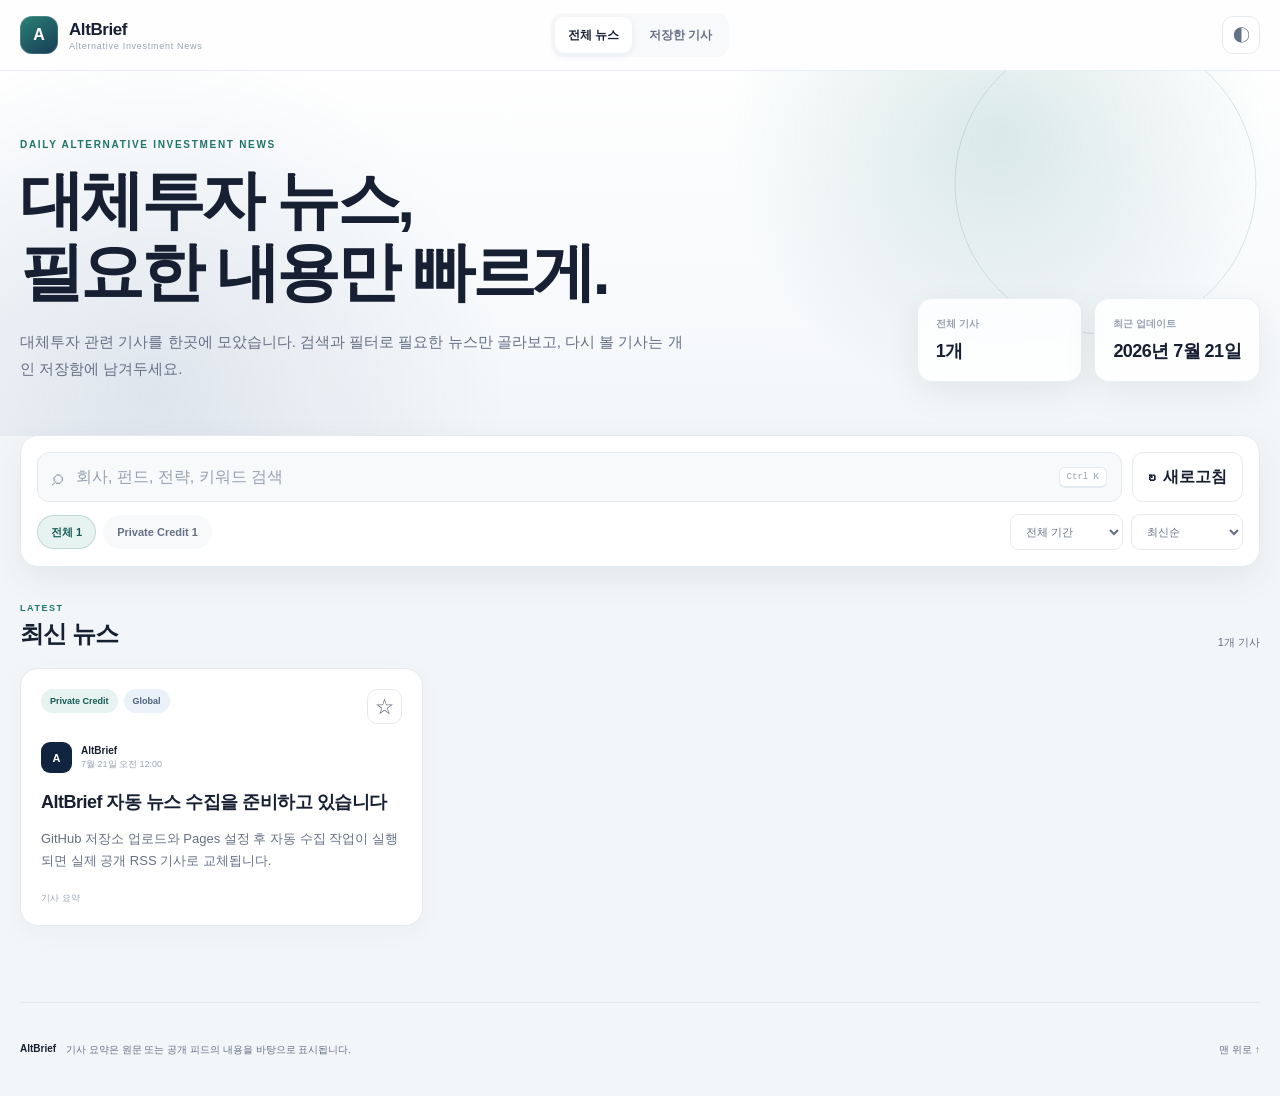
==== commit 526345f2: "Add files via upload" ====
--- a/index.html
+++ b/index.html
@@ -1,282 +1,170 @@
 <!doctype html>
 <html lang="ko">
 <head>
-<meta charset="utf-8"/>
-<meta name="viewport" content="width=device-width,initial-scale=1,viewport-fit=cover"/>
-<meta name="theme-color" content="#07132f"/>
-<link rel="manifest" href="manifest.webmanifest"/>
-<link rel="apple-touch-icon" href="icon-192.png"/>
-<meta name="apple-mobile-web-app-capable" content="yes"/>
-<title>AltBrief AI</title>
-<style>
-:root{--navy:#07132f;--navy2:#10214c;--blue:#2f64ff;--bg:#eef2f7;--card:#fff;--text:#16213a;--muted:#6d778d;--line:#dfe5ee;--green:#0b7e69;--amber:#a56b00;--red:#b42318}
-*{box-sizing:border-box}body{margin:0;font-family:Inter,Pretendard,"Noto Sans KR",Arial,sans-serif;background:var(--bg);color:var(--text)}
-button,input,select{font:inherit}button{cursor:pointer}
-header{position:sticky;top:0;z-index:20;background:rgba(7,19,47,.98);color:#fff;border-bottom:1px solid rgba(255,255,255,.1)}
-.wrap{max-width:1400px;margin:auto;padding:0 18px}.head{display:flex;align-items:center;gap:12px;padding:14px 0}
-.logo{width:42px;height:42px;border-radius:13px;background:#fff;color:var(--navy);display:grid;place-items:center;font-weight:950;font-size:21px}
-.brand b{font-size:18px;display:block}.brand small{color:#bfc9de}.head-right{margin-left:auto;display:flex;align-items:center;gap:8px}
-.live{font-size:12px;border:1px solid rgba(255,255,255,.18);padding:8px 10px;border-radius:999px}
-.refresh{border:0;border-radius:11px;background:#fff;color:var(--navy);padding:10px 13px;font-weight:850}
-main{padding:22px 0 70px}.dashboard{display:grid;grid-template-columns:1.6fr .75fr;gap:16px}
-.hero{background:linear-gradient(135deg,var(--navy),var(--navy2));color:#fff;border-radius:24px;padding:26px;box-shadow:0 18px 40px rgba(7,19,47,.14)}
-.hero h1{margin:0 0 9px;font-size:33px;line-height:1.2}.hero p{margin:0;color:#c8d1e3;line-height:1.6}
-.metrics{display:grid;grid-template-columns:repeat(4,1fr);gap:10px;margin-top:22px}.metric{background:rgba(255,255,255,.09);border:1px solid rgba(255,255,255,.12);border-radius:16px;padding:14px}.metric b{display:block;font-size:25px}.metric span{font-size:11px;color:#cbd4e7}
-.radar{background:#fff;border:1px solid var(--line);border-radius:24px;padding:20px}.radar h3{margin:0 0 12px;font-size:15px}.radar-list{display:grid;gap:9px}.radar-item{display:flex;justify-content:space-between;align-items:center;background:#f6f8fc;border-radius:12px;padding:11px 12px;font-size:12px}
-.progress{display:none;background:#fff;border:1px solid var(--line);border-radius:14px;padding:13px 14px;margin:16px 0}.progress.show{display:block}.progress-line{height:7px;background:#e7ebf2;border-radius:999px;overflow:hidden;margin-top:8px}.progress-line i{display:block;height:100%;background:var(--blue);width:0;transition:.2s}
-.toolbar{display:grid;grid-template-columns:minmax(250px,1fr) 170px 150px auto;gap:9px;margin:17px 0 11px}.toolbar input,.toolbar select,.toolbar button{border:1px solid var(--line);background:#fff;border-radius:12px;padding:12px 13px}.toolbar button{font-weight:800}
-.search-help{font-size:11px;color:var(--muted);margin:-4px 0 10px 3px}
-.tabs{display:flex;gap:8px;overflow:auto;padding:2px 0 13px}.tab{border:1px solid var(--line);background:#fff;border-radius:999px;padding:8px 12px;white-space:nowrap;font-size:12px;font-weight:800}.tab.active{background:var(--navy);color:#fff;border-color:var(--navy)}
-.notice{display:none;margin-bottom:12px;padding:12px 14px;border-radius:13px;background:#fff5dc;border:1px solid #efd099;color:#7b5612}.notice.show{display:block}
-.content{display:grid;grid-template-columns:minmax(0,1fr) 330px;gap:16px}.opps{display:grid;gap:13px}.section-title{display:flex;align-items:center;justify-content:space-between;margin:4px 0 8px}.section-title h2{font-size:16px;margin:0}.section-title span{font-size:11px;color:var(--muted)}
-.card{background:#fff;border:1px solid var(--line);border-radius:20px;padding:18px;box-shadow:0 5px 20px rgba(7,19,47,.04)}.card.read{opacity:.7}.top{display:flex;gap:12px}.main{min-width:0;flex:1}
-.tags{display:flex;gap:6px;flex-wrap:wrap;margin-bottom:9px}.tag{font-size:10px;font-weight:850;padding:5px 8px;border-radius:999px;background:#edf1ff;color:#3148a2}.tag.ev{background:#e8f7f2;color:#0a735d}.tag.reg{background:#fff2dc;color:#9b6200}.tag.high{background:#fdeceb;color:#b02c22}
-.title{font-size:20px;line-height:1.38;margin:0 0 7px}.meta{font-size:11px;color:var(--muted)}.score{width:68px;min-width:68px;height:68px;border-radius:18px;background:#f4f6fa;border:1px solid var(--line);display:grid;place-items:center}.score b{font-size:22px}.score small{display:block;font-size:9px;text-align:center;color:var(--muted)}
-.details{display:grid;grid-template-columns:1fr 1fr;gap:10px;margin-top:13px}.box{border:1px solid var(--line);border-radius:14px;padding:13px;background:#fafbfe}.box h4{margin:0 0 8px;font-size:12px;color:#47516b}.box p,.box li{font-size:13px;line-height:1.57;margin:0}.box ul{margin:0;padding-left:18px;display:grid;gap:5px}.kv{display:grid;grid-template-columns:96px 1fr;gap:7px;font-size:12px}.kv b{color:#4a556e}
-.lp-list{display:grid;gap:7px}.lp-row{display:grid;grid-template-columns:78px 1fr 32px;gap:8px;align-items:center;font-size:11px}.meter{height:7px;background:#e8edf4;border-radius:999px;overflow:hidden}.meter i{display:block;height:100%;background:var(--blue)}
-.action-list{display:grid;gap:6px}.action-item{font-size:12px;line-height:1.5;padding:8px 9px;background:#fff;border:1px solid #e6eaf1;border-radius:9px}.action-item b{color:var(--navy)}
-.actions{display:flex;gap:8px;flex-wrap:wrap;border-top:1px solid var(--line);padding-top:12px;margin-top:13px}.actions button{border:1px solid var(--line);background:#fff;border-radius:10px;padding:8px 10px;font-size:11px;font-weight:800}.actions .primary{background:var(--navy);color:#fff;border-color:var(--navy)}
-.sidebar{display:grid;gap:12px;align-self:start;position:sticky;top:82px}.side{background:#fff;border:1px solid var(--line);border-radius:18px;padding:16px}.side h3{font-size:14px;margin:0 0 11px}.side-row{display:flex;justify-content:space-between;font-size:12px;padding:9px 0;border-bottom:1px solid #edf0f5}.side-row:last-child{border:0}.empty{padding:70px 20px;text-align:center;background:#fff;border:1px solid var(--line);border-radius:18px;color:var(--muted)}
-footer{text-align:center;font-size:11px;color:#8c95a8;padding:24px}
-@media(max-width:1000px){.dashboard,.content{grid-template-columns:1fr}.sidebar{position:static;grid-template-columns:1fr 1fr}.toolbar{grid-template-columns:1fr 1fr}.toolbar input{grid-column:1/-1}}
-@media(max-width:650px){.brand small,.live{display:none}.hero h1{font-size:25px}.metrics{grid-template-columns:repeat(2,1fr)}.details{grid-template-columns:1fr}.sidebar{grid-template-columns:1fr}.toolbar{grid-template-columns:1fr 1fr}.card{padding:15px}.title{font-size:17px}.score{width:58px;min-width:58px;height:58px}}
-</style>
+  <meta charset="utf-8">
+  <meta name="viewport" content="width=device-width, initial-scale=1">
+  <meta name="theme-color" content="#10243f">
+  <meta name="description" content="대체투자 뉴스 모아보기">
+  <link rel="manifest" href="./manifest.webmanifest">
+  <link rel="icon" href="./icon-192.png" type="image/png">
+  <link rel="stylesheet" href="./styles.css">
+  <title>AltBrief | 대체투자 뉴스</title>
 </head>
 <body>
-<header><div class="wrap head"><div class="logo">A</div><div class="brand"><b>AltBrief AI</b><small>Placement Agent Intelligence Platform</small></div><div class="head-right"><span class="live" id="status">준비 중</span><button class="refresh" id="refresh">↻ Refresh</button></div></div></header>
-<main class="wrap">
-<section class="dashboard">
-<div class="hero"><h1>오늘의 대체투자 기회를<br>LP 액션으로 연결합니다.</h1><p>뉴스에서 GP·Fund·전략·Closing 이벤트를 추출하고, 한국 LP 적합도와 실제 후속 업무를 정리합니다.</p>
-<div class="metrics"><div class="metric"><b id="mTotal">0</b><span>수집 뉴스</span></div><div class="metric"><b id="mHigh">0</b><span>High Priority</span></div><div class="metric"><b id="mFund">0</b><span>Fundraising Signals</span></div><div class="metric"><b id="mSaved">0</b><span>Watchlist</span></div></div></div>
-<div class="radar"><h3>한국 LP Radar</h3><div class="radar-list" id="radar"></div></div>
-</section>
-<div class="progress" id="progress"><b id="progressText">뉴스 수집 중</b><div class="progress-line"><i id="progressBar"></i></div></div>
-<div class="toolbar"><input id="search" placeholder="예: Blackstone / ABF / 유럽 / 최종클로징 / 국민연금"><select id="sort"><option value="importance">중요도순</option><option value="latest">최신순</option><option value="lpfit">LP 적합도순</option></select><select id="view"><option value="all">전체</option><option value="unread">미열람</option><option value="saved">Watchlist</option><option value="high">High Priority</option></select><button id="export">CSV</button></div>
-<div class="search-help">GP·Fund·전략·지역·이벤트·추천 LP·기사 본문 키워드를 함께 검색합니다.</div>
-<div class="tabs" id="tabs"></div><div class="notice" id="notice"></div>
-<div class="content"><section><div class="section-title"><h2>Today's Opportunities</h2><span id="countText"></span></div><div class="opps" id="feed"></div></section>
-<aside class="sidebar"><div class="side"><h3>Event Signals</h3><div id="events"></div></div><div class="side"><h3>Strategy Mix</h3><div id="strategies"></div></div></aside></div>
-</main>
-<footer>기사 제목·RSS 설명을 기반으로 한 업무 참고용 규칙 분석입니다. 주요 판단 전 원문 확인이 필요합니다.</footer>
-<script>
-const QUERIES=[
- '"private equity fund" final close OR first close OR fundraising when:30d',
- '"private credit fund" final close OR first close OR fundraising when:30d',
- '"infrastructure fund" final close OR first close OR launch when:30d',
- '"real estate fund" final close OR fundraising when:30d',
- '"GP stakes" OR secondaries fund transaction when:30d',
- '"asset backed finance" OR "significant risk transfer" OR CLO fund when:30d',
- '"pension fund" private markets commitment OR allocation when:30d',
- 'Korea institutional investor private markets commitment when:30d'
-];
-const S={all:[],tab:"전체",query:"",sort:"importance",view:"all"};
-const readSet=new Set(JSON.parse(localStorage.getItem("ab-fixed-read")||"[]"));
-const savedSet=new Set(JSON.parse(localStorage.getItem("ab-fixed-saved")||"[]"));
-const esc=s=>(s||"").replace(/[&<>"']/g,m=>({"&":"&amp;","<":"&lt;",">":"&gt;",'"':"&quot;","'":"&#39;"}[m]));
-const strip=s=>{const d=document.createElement("div");d.innerHTML=s||"";return(d.textContent||"").replace(/\s+/g," ").trim()};
-const sleep=ms=>new Promise(r=>setTimeout(r,ms));
-const norm=s=>(s||"").toLowerCase().normalize("NFKD").replace(/[^\p{L}\p{N}]+/gu," ").trim();
-async function fetchT(url,ms=11000){const c=new AbortController(),t=setTimeout(()=>c.abort(),ms);try{return await fetch(url,{cache:"no-store",signal:c.signal,headers:{"Cache-Control":"no-cache"}})}finally{clearTimeout(t)}}
-function rssUrl(q){return`https://news.google.com/rss/search?q=${encodeURIComponent(q)}&hl=en-US&gl=US&ceid=US:en&_=${Date.now()}`}
-async function getFeed(q){
- const u=rssUrl(q);
- try{
-  const r=await fetchT(`https://api.rss2json.com/v1/api.json?rss_url=${encodeURIComponent(u)}&_=${Date.now()}`),j=await r.json();
-  if(j.status!=="ok")throw 0;
-  return(j.items||[]).map(x=>({title:x.title,link:x.link,pubDate:x.pubDate,description:x.description,source:x.author||"Google News"}));
- }catch(e){
-  const r=await fetchT(`https://api.allorigins.win/raw?url=${encodeURIComponent(u)}&_=${Date.now()}`),doc=new DOMParser().parseFromString(await r.text(),"text/xml");
-  return[...doc.querySelectorAll("item")].map(x=>({title:x.querySelector("title")?.textContent||"",link:x.querySelector("link")?.textContent||"",pubDate:x.querySelector("pubDate")?.textContent||"",description:x.querySelector("description")?.textContent||"",source:x.querySelector("source")?.textContent||"Google News"}));
- }
-}
-function strategy(t){t=t.toLowerCase();
- if(/asset.?backed finance|\babf\b/.test(t))return"ABF";if(/significant risk transfer|\bsrt\b/.test(t))return"SRT";if(/\bclo\b|collateralized loan obligation/.test(t))return"CLO";
- if(/private credit|direct lending|private debt|lending fund/.test(t))return"Private Credit";if(/secondar/.test(t))return"Secondaries";if(/gp stakes|general partner stake/.test(t))return"GP Stakes";
- if(/infrastructure|energy transition|renewable/.test(t))return"Infrastructure";if(/real estate|property|realty/.test(t))return"Real Estate";if(/private equity|buyout|growth equity/.test(t))return"Private Equity";return"Private Markets"}
-function eventType(t){t=t.toLowerCase();
- if(/final clos(e|ing)|final close|closes? .* fund|closed .* fund/.test(t))return"Final Close";
- if(/first clos(e|ing)|initial close/.test(t))return"First Close";
- if(/lp commitment|commits? .* (fund|capital)|commitment|allocation|allocates?/.test(t))return"LP Commitment";
- if(/fundrais|raises? .* (fund|capital)|seeks? .* billion|target.*(billion|million)|capital raise/.test(t))return"Fundraising";
- if(/launch|new fund|debut fund|unveil/.test(t))return"Fund Launch";
- if(/acqui|transaction|buyout|deal|investment in/.test(t))return"Transaction";return"Market Update"}
-function region(t){t=t.toLowerCase();if(/korea|korean|seoul|nps|kic|national pension service/.test(t))return"Korea";if(/asia|japan|china|india|singapore|hong kong|australia/.test(t))return"Asia";if(/europe|uk|britain|germany|france|italy|spain|nordic/.test(t))return"Europe";if(/u\.s\.|united states|america|canada|new york/.test(t))return"North America";return"Global"}
-function sourceClean(title,source){const parts=title.split(/\s+-\s+/);return parts.length>1?parts[parts.length-1]:source}
-function titleClean(title){const parts=title.split(/\s+-\s+/);return parts.length>1?parts.slice(0,-1).join(" - "):title}
-function extractGP(title){
- const clean=titleClean(title);
- const patterns=[/^([A-Z][A-Za-z0-9&.'\- ]{2,45}?)\s+(?:raises?|closes?|launches?|seeks?|targets?|announces?|backs?|acquires?)/i,/^([A-Z][A-Za-z0-9&.'\- ]{2,45}?):/];
- for(const p of patterns){const m=clean.match(p);if(m)return m[1].trim()}
- return clean.split(/[:|–—]/)[0].trim().slice(0,55)||"원문 확인"
-}
-function extractFund(title){
- const clean=titleClean(title);
- const m=clean.match(/([A-Z][A-Za-z0-9&'.,()\- ]{2,70}?(?:Fund|Partners|Capital|Credit|Infrastructure|Real Estate|Secondaries|Opportunities)\s*(?:[IVX0-9]+)?)/);
- return m?m[1].trim():"원문에서 펀드명 확인"
-}
-function amount(t){const m=t.match(/(?:\$|USD\s*)[\d,.]+\s*(?:bn|billion|mn|million)/i);return m?m[0]:"미공개"}
-function score(full,ev,st,reg){let p=[],v=48;if(["Final Close","First Close","Fundraising","Fund Launch"].includes(ev)){v+=20;p.push("Fundraising signal")}if(ev==="LP Commitment"){v+=19;p.push("LP allocation signal")}if(/billion|\bbn\b/i.test(full)){v+=12;p.push("Large disclosed scale")}if(["ABF","SRT","GP Stakes","Secondaries"].includes(st)){v+=10;p.push("Specialized strategy")}if(reg==="Korea"){v+=15;p.push("Korea relevance")}if(/co-invest/i.test(full)){v+=7;p.push("Co-investment angle")}return{v:Math.min(v,98),p}}
-const LP={"국민연금":[22,18,15,12,7],"KIC":[20,15,14,14,10],"우정사업본부":[12,10,11,18,15],"KB금융":[9,8,11,15,16],"NH금융":[8,8,10,15,14],"보험사":[8,15,7,18,13]};
-function lpfit(st,ev,reg,full){return Object.entries(LP).map(([n,p])=>{let v=43+(reg==="Korea"?6:0)+(["Final Close","First Close","Fundraising","Fund Launch"].includes(ev)?5:0)+(/billion|\bbn\b/i.test(full)?p[0]:0);if(st==="Infrastructure")v+=p[1];if(["Private Equity","GP Stakes","Secondaries"].includes(st))v+=p[2];if(["Private Credit","CLO"].includes(st))v+=p[3];if(["ABF","SRT"].includes(st))v+=p[4];return{name:n,score:Math.min(v,96)}}).sort((a,b)=>b.score-a.score)}
-function intelligence(x){
- const amt=x.amount==="미공개"?"공개된 펀드 규모는 확인되지 않았습니다.":`${x.amount} 규모가 언급돼 자금모집의 실질성과 시장 인지도를 가늠할 수 있습니다.`;
- const eventMap={
-  "Final Close":`최종 클로징 완료 기사로, 추가 신규 약정보다는 후속 전략·공동투자·차기 빈티지 관계 구축 관점에서 접근해야 합니다.`,
-  "First Close":`첫 클로징 달성 기사로, 잔여 모집 구간에서 한국 LP 마케팅 가능성과 추가 클로징 일정을 확인할 가치가 있습니다.`,
-  "Fundraising":`현재 자금모집 단계로 판단되며, 목표 규모·클로징 일정·한국 배정 가능 용량을 우선 확인해야 합니다.`,
-  "Fund Launch":`신규 전략 또는 후속 빈티지 출시 신호로, 트랙레코드와 기존 펀드 대비 차별점을 조기에 검토할 필요가 있습니다.`,
-  "LP Commitment":`기관투자자의 실제 약정 또는 배분 변화로, 해당 전략의 시장 수요와 유사 LP의 검토 가능성을 보여주는 신호입니다.`,
-  "Transaction":`개별 투자·인수 거래 기사로, 펀드레이징보다는 운용 역량·섹터 선호·딜 파이프라인 확인에 의미가 있습니다.`,
-  "Market Update":`직접적인 펀드레이징 이벤트는 아니므로 즉시 세일즈 액션보다는 시장 동향 모니터링 성격이 강합니다.`
- };
- const stratMap={
-  "ABF":"담보 풀의 구성, 선순위 비중, 손실흡수 구조, 듀레이션과 유동성이 핵심 검토 포인트입니다.",
-  "SRT":"은행 원자산의 질, 규제자본 절감 구조, 손실 트랜치와 빈티지별 성과를 확인해야 합니다.",
-  "CLO":"대출자산의 신용도, 리셋·리파이낸싱 가능성, 트랜치별 리스크와 현금흐름을 구분해야 합니다.",
-  "Private Credit":"담보·선순위성, 스프레드 프리미엄, 만기구조와 손실률을 중심으로 봐야 합니다.",
-  "Infrastructure":"장기 현금흐름, 인플레이션 연동성, 규제·개발 리스크와 공동투자 기회가 중요합니다.",
-  "Real Estate":"지역·섹터 노출, 레버리지, 리파이낸싱 리스크와 밸류에이션 조정 여부가 핵심입니다.",
-  "Private Equity":"진입 멀티플, 가치창출 방식, 회수 환경과 기존 LP 재약정 비중을 확인해야 합니다.",
-  "Secondaries":"할인율, NAV 기준일, 포트폴리오 분산도와 잔여기간이 투자 매력도를 좌우합니다.",
-  "GP Stakes":"운용사 성장성, 수수료 수익의 질, 후속 펀드레이징과 거버넌스 구조가 중요합니다.",
-  "Private Markets":"기사 원문을 통해 실제 전략과 투자대상을 추가 확인해야 합니다."
- };
- return[
-  `${x.gp} 관련 ${x.ev} 신호로 분류되며, 주요 전략은 ${x.st}, 지역은 ${x.reg}입니다.`,
-  `${eventMap[x.ev]} ${amt}`,
-  `${stratMap[x.st]} 한국 LP 관점에서는 ${x.lps[0].name}과 ${x.lps[1].name}의 전략 적합성을 우선 검토할 수 있습니다.`
- ]
-}
-function recommendedActions(x){
- const a=[];
- if(x.ev==="Fundraising"||x.ev==="First Close"){
-  a.push(["GP 확인",`목표 규모, 현재 모집액, 다음 클로징 일정, 한국 LP 배정 가능 용량을 확인`]);
-  a.push(["자료 요청",`최신 IM·DDQ·트랙레코드·주요 투자 파이프라인 확보`]);
-  a.push(["LP 매칭",`${x.lps[0].name} 및 ${x.lps[1].name} Coverage 담당자와 초기 적합성 검토`]);
- }else if(x.ev==="Final Close"){
-  a.push(["관계 유지",`차기 빈티지 예상 시점과 한국 LP 참여 여부를 GP에 확인`]);
-  a.push(["후속 기회",`Co-investment, SMA, 후속 펀드 또는 별도 전략 기회 점검`]);
-  a.push(["실적 추적",`이번 펀드의 기존 LP 재약정 비중과 초기 배치 속도를 모니터링`]);
- }else if(x.ev==="LP Commitment"){
-  a.push(["벤치마킹",`약정 기관의 전략·규모·선정 배경을 확인해 국내 LP 수요와 비교`]);
-  a.push(["경쟁 점검",`동일 전략을 검토 중인 한국 LP 및 유사 GP 파이프라인 확인`]);
-  a.push(["내부 공유",`관련 Coverage 담당자에게 시장 수요 신호로 전달`]);
- }else if(x.ev==="Fund Launch"){
-  a.push(["초기 접촉",`한국 마케팅 계획과 독점·서브에이전트 가능성을 조기에 확인`]);
-  a.push(["차별성 검증",`이전 빈티지 대비 전략·수익률·수수료·투자지역 변화 확인`]);
-  a.push(["Watchlist",`First Close 전까지 주요 앵커 LP와 자금모집 진행 상황 추적`]);
- }else if(x.ev==="Transaction"){
-  a.push(["운용역량 확인",`해당 거래가 펀드 전략 및 기존 트랙레코드와 어떻게 연결되는지 검토`]);
-  a.push(["파이프라인 점검",`유사 거래의 추가 배치 가능성과 포트폴리오 집중도를 확인`]);
-  a.push(["세일즈 판단",`직접적인 펀드레이징이 없으면 즉시 LP 공유보다 Watchlist 우선`]);
- }else{
-  a.push(["모니터링",`직접적인 펀드레이징 이벤트가 확인될 때까지 Watchlist에 보관`]);
-  a.push(["원문 확인",`기사 제목만으로 GP·Fund·규모가 불명확하면 원문에서 사실관계 검증`]);
-  a.push(["공유 기준",`한국 LP, 클로징, 신규 전략 또는 대형 규모가 확인될 때만 내부 공유`]);
- }
- if(x.reg==="Korea")a.unshift(["국내 우선",`한국 관련 기사이므로 관련 LP Coverage 담당자에게 우선 전달`]);
- return a.slice(0,3)
-}
-function aliases(q){
- const map={
-  "fundraising":["fundraising","fund raise","raising","자금모집","펀드레이징","모집"],
-  "final close":["final close","final closing","최종클로징","최종 클로징","최종종결"],
-  "first close":["first close","first closing","첫클로징","1차클로징","초기클로징"],
-  "lp commitment":["lp commitment","commitment","allocation","약정","출자","배분"],
-  "korea":["korea","korean","한국","국내"],
-  "europe":["europe","유럽"],"asia":["asia","아시아"],"north america":["north america","usa","us","미국","북미"],
-  "private credit":["private credit","private debt","direct lending","사모대출","다이렉트렌딩"],
-  "private equity":["private equity","buyout","pe","사모펀드"],
-  "infrastructure":["infrastructure","infra","인프라"],
-  "real estate":["real estate","property","부동산"],
-  "secondaries":["secondaries","secondary","세컨더리"],
-  "gp stakes":["gp stakes","gp stake","운용사지분"],
-  "abf":["abf","asset backed finance","자산담보금융"],
-  "srt":["srt","significant risk transfer"],
-  "clo":["clo","collateralized loan obligation"],
-  "국민연금":["국민연금","nps","national pension service"],"우정사업본부":["우정사업본부","korea post"],"kic":["kic","한국투자공사"]
- };
- const n=norm(q);let out=[n];
- for(const [k,v] of Object.entries(map))if(norm(k)===n||v.some(x=>norm(x)===n))out.push(...v.map(norm));
- return [...new Set(out)]
-}
-function searchable(x){return norm([x.title,x.desc,x.gp,x.fund,x.st,x.ev,x.reg,x.source,...x.lps.map(l=>l.name),...x.intelligence,...x.actions.flat()].join(" "))}
-function normalizeItem(x){
- const rawTitle=strip(x.title), title=titleClean(rawTitle), desc=strip(x.description), full=`${title} ${desc}`, st=strategy(full), ev=eventType(full), reg=region(full), sc=score(full,ev,st,reg), lps=lpfit(st,ev,reg,full);
- const id=btoa(unescape(encodeURIComponent((x.link||title).slice(0,180)))).replace(/=/g,"").slice(0,60);
- const obj={id,title,url:x.link,source:sourceClean(rawTitle,strip(x.source)||"Google News"),date:new Date(x.pubDate||Date.now()),desc,st,ev,reg,score:sc.v,reasons:sc.p,lps,gp:extractGP(rawTitle),fund:extractFund(rawTitle),amount:amount(full)};
- obj.intelligence=intelligence(obj); obj.actions=recommendedActions(obj); obj.searchText=searchable(obj); return obj
-}
-const TAB_RULES={
- "전체":x=>true,
- "Fundraising":x=>["Fundraising","First Close","Fund Launch"].includes(x.ev),
- "Final Close":x=>x.ev==="Final Close",
- "LP Commitment":x=>x.ev==="LP Commitment",
- "Korea":x=>x.reg==="Korea"
-};
-function persist(){localStorage.setItem("ab-fixed-read",JSON.stringify([...readSet]));localStorage.setItem("ab-fixed-saved",JSON.stringify([...savedSet]))}
-function tabMatch(x){if(TAB_RULES[S.tab])return TAB_RULES[S.tab](x);return x.st===S.tab||x.ev===S.tab||x.reg===S.tab}
-function queryMatch(x){if(!S.query.trim())return true;const terms=S.query.trim().split(/\s+/).flatMap(aliases);return terms.every(t=>x.searchText.includes(t))}
-function current(){
- let a=S.all.filter(x=>{
-  const view=S.view==="all"||(S.view==="unread"&&!readSet.has(x.id))||(S.view==="saved"&&savedSet.has(x.id))||(S.view==="high"&&x.score>=85);
-  return tabMatch(x)&&queryMatch(x)&&view
- });
- a.sort((a,b)=>S.sort==="latest"?b.date-a.date:S.sort==="lpfit"?b.lps[0].score-a.lps[0].score:b.score-a.score);return a
-}
-function card(x){const saved=savedSet.has(x.id),read=readSet.has(x.id);return`<article class="card ${read?"read":""}" data-id="${x.id}">
-<div class="top"><div class="main"><div class="tags"><span class="tag">${esc(x.st)}</span><span class="tag ev">${esc(x.ev)}</span><span class="tag reg">${esc(x.reg)}</span>${x.score>=85?'<span class="tag high">HIGH</span>':""}</div><h2 class="title">${esc(x.title)}</h2><div class="meta">${esc(x.source)} · ${x.date.toLocaleString("ko-KR",{month:"short",day:"numeric",hour:"2-digit",minute:"2-digit"})}</div></div><div class="score"><div><b>${x.score}</b><small>Importance</small></div></div></div>
-<div class="details">
-<div class="box"><h4>Fund Intelligence</h4><div class="kv"><b>GP</b><span>${esc(x.gp)}</span><b>Fund</b><span>${esc(x.fund)}</span><b>Strategy</b><span>${esc(x.st)}</span><b>Event</b><span>${esc(x.ev)}</span><b>Region</b><span>${esc(x.reg)}</span><b>Size</b><span>${esc(x.amount)}</span></div></div>
-<div class="box"><h4>3-Line Intelligence</h4><ul>${x.intelligence.map(s=>`<li>${esc(s)}</li>`).join("")}</ul></div>
-<div class="box"><h4>한국 LP Match</h4><div class="lp-list">${x.lps.slice(0,4).map(l=>`<div class="lp-row"><b>${l.name}</b><div class="meter"><i style="width:${l.score}%"></i></div><span>${l.score}</span></div>`).join("")}</div></div>
-<div class="box"><h4>Recommended Action</h4><div class="action-list">${x.actions.map(a=>`<div class="action-item"><b>${esc(a[0])}</b> · ${esc(a[1])}</div>`).join("")}</div></div>
-</div>
-<div class="actions"><button class="primary open">원문 보기</button><button class="save">${saved?"★ Watchlist":"☆ Watchlist"}</button><button class="mark">${read?"미열람":"읽음 처리"}</button><button class="share">공유</button></div></article>`}
-function render(){
- const a=current();document.querySelector("#feed").innerHTML=a.length?a.map(card).join(""):'<div class="empty">조건에 맞는 뉴스가 없습니다.<br><small>검색어를 줄이거나 다른 탭을 선택해보세요.</small></div>';
- document.querySelector("#countText").textContent=`${a.length}건`;
- document.querySelector("#mTotal").textContent=S.all.length;document.querySelector("#mHigh").textContent=S.all.filter(x=>x.score>=85).length;
- document.querySelector("#mFund").textContent=S.all.filter(x=>["Fundraising","First Close","Final Close","Fund Launch"].includes(x.ev)).length;document.querySelector("#mSaved").textContent=savedSet.size;
- document.querySelectorAll(".card").forEach(el=>{const x=S.all.find(z=>z.id===el.dataset.id);
-  el.querySelector(".open").onclick=()=>{readSet.add(x.id);persist();window.open(x.url,"_blank");render()};
-  el.querySelector(".save").onclick=()=>{savedSet.has(x.id)?savedSet.delete(x.id):savedSet.add(x.id);persist();render()};
-  el.querySelector(".mark").onclick=()=>{readSet.has(x.id)?readSet.delete(x.id):readSet.add(x.id);persist();render()};
-  el.querySelector(".share").onclick=async()=>{const text=`${x.title}\n\n${x.intelligence.join("\n")}\n\nRecommended Action\n${x.actions.map(a=>`- ${a[0]}: ${a[1]}`).join("\n")}\n${x.url}`;if(navigator.share)await navigator.share({title:x.title,text,url:x.url});else{await navigator.clipboard.writeText(text);alert("복사했습니다.")}}
- });renderSide()
-}
-function counts(k){const m={};S.all.forEach(x=>m[x[k]]=(m[x[k]]||0)+1);return Object.entries(m).sort((a,b)=>b[1]-a[1])}
-function renderSide(){
- document.querySelector("#events").innerHTML=counts("ev").slice(0,8).map(([k,v])=>`<div class="side-row"><span>${esc(k)}</span><b>${v}</b></div>`).join("");
- document.querySelector("#strategies").innerHTML=counts("st").slice(0,8).map(([k,v])=>`<div class="side-row"><span>${esc(k)}</span><b>${v}</b></div>`).join("");
- const radar={};S.all.forEach(x=>x.lps.slice(0,2).forEach(l=>radar[l.name]=(radar[l.name]||0)+1));document.querySelector("#radar").innerHTML=Object.entries(radar).sort((a,b)=>b[1]-a[1]).slice(0,6).map(([k,v])=>`<div class="radar-item"><b>${k}</b><span>${v}건 추천</span></div>`).join("")
-}
-function renderTabs(){
- const fixed=["전체","Fundraising","Final Close","LP Commitment","Korea"], vals=[...fixed,...new Set(S.all.map(x=>x.st))];
- document.querySelector("#tabs").innerHTML=[...new Set(vals)].map(v=>`<button class="tab ${v===S.tab?"active":""}" data-v="${esc(v)}">${esc(v)}</button>`).join("");
- document.querySelectorAll(".tab").forEach(b=>b.onclick=()=>{S.tab=b.dataset.v;renderTabs();render()})
-}
-async function load(){
- const btn=document.querySelector("#refresh"),prog=document.querySelector("#progress"),bar=document.querySelector("#progressBar"),txt=document.querySelector("#progressText"),notice=document.querySelector("#notice");
- btn.disabled=true;btn.textContent="수집 중";prog.classList.add("show");notice.classList.remove("show");let raw=[];
- for(let i=0;i<QUERIES.length;i++){txt.textContent=`${i+1}/${QUERIES.length} 뉴스 소스 확인 중`;bar.style.width=`${Math.round(i/QUERIES.length*100)}%`;try{raw.push(...await getFeed(QUERIES[i]))}catch(e){}await sleep(100)}
- bar.style.width="100%";
- try{
-  const m=new Map();raw.map(normalizeItem).forEach(x=>{const k=norm(x.title).slice(0,110);if(k&&!m.has(k))m.set(k,x)});
-  S.all=[...m.values()].filter(x=>x.title).slice(0,120);if(!S.all.length)throw 0;
-  localStorage.setItem("ab-fixed-cache",JSON.stringify(S.all.map(x=>({...x,date:x.date.toISOString()}))));
-  document.querySelector("#status").textContent=`Live · ${new Date().toLocaleTimeString("ko-KR",{hour:"2-digit",minute:"2-digit"})}`;
- }catch(e){
-  const c=JSON.parse(localStorage.getItem("ab-fixed-cache")||"[]");S.all=c.map(x=>({...x,date:new Date(x.date)}));
-  notice.textContent=S.all.length?"실시간 수집 실패로 마지막 성공 데이터를 표시합니다.":"외부 RSS 연결이 차단되어 뉴스를 불러오지 못했습니다.";notice.classList.add("show");document.querySelector("#status").textContent=S.all.length?"Cached":"연결 실패"
- }
- renderTabs();render();setTimeout(()=>prog.classList.remove("show"),700);btn.disabled=false;btn.textContent="↻ Refresh"
-}
-function exportCsv(){
- const rows=[["Title","GP","Fund","Source","Date","Strategy","Event","Region","Importance","Top LP","LP Fit","Action 1","Action 2","Action 3","URL"],...current().map(x=>[x.title,x.gp,x.fund,x.source,x.date.toISOString(),x.st,x.ev,x.reg,x.score,x.lps[0].name,x.lps[0].score,...x.actions.map(a=>`${a[0]}: ${a[1]}`),x.url])];
- const csv=rows.map(r=>r.map(v=>`"${String(v||"").replace(/"/g,'""')}"`).join(",")).join("\n"),blob=new Blob(["\ufeff"+csv],{type:"text/csv;charset=utf-8"}),a=document.createElement("a");a.href=URL.createObjectURL(blob);a.download=`AltBrief_${new Date().toISOString().slice(0,10)}.csv`;a.click();URL.revokeObjectURL(a.href)
-}
-document.querySelector("#search").oninput=e=>{S.query=e.target.value;render()};document.querySelector("#sort").onchange=e=>{S.sort=e.target.value;render()};document.querySelector("#view").onchange=e=>{S.view=e.target.value;render()};document.querySelector("#refresh").onclick=load;document.querySelector("#export").onclick=exportCsv;
-if("serviceWorker"in navigator)navigator.serviceWorker.register("sw.js").catch(()=>{});load();
-</script>
-</body></html>+  <header class="site-header">
+    <div class="header-inner">
+      <a class="brand" href="./" aria-label="AltBrief 홈">
+        <span class="brand-mark">A</span>
+        <span class="brand-copy">
+          <strong>AltBrief</strong>
+          <small>Alternative Investment News</small>
+        </span>
+      </a>
+
+      <nav class="top-nav" aria-label="주요 메뉴">
+        <button class="nav-button active" data-view="all" type="button">전체 뉴스</button>
+        <button class="nav-button" data-view="saved" type="button">
+          저장한 기사
+          <span id="savedCount" class="count-badge hidden">0</span>
+        </button>
+      </nav>
+
+      <button id="themeButton" class="icon-button" type="button" aria-label="화면 테마 변경" title="화면 테마 변경">
+        <span class="theme-icon">◐</span>
+      </button>
+    </div>
+  </header>
+
+  <main>
+    <section class="hero">
+      <div class="hero-inner">
+        <div class="hero-copy">
+          <p class="eyebrow">DAILY ALTERNATIVE INVESTMENT NEWS</p>
+          <h1>대체투자 뉴스,<br>필요한 내용만 빠르게.</h1>
+          <p class="hero-description">
+            대체투자 관련 기사를 한곳에 모았습니다. 검색과 필터로 필요한 뉴스만 골라보고,
+            다시 볼 기사는 개인 저장함에 남겨두세요.
+          </p>
+        </div>
+
+        <div class="hero-stats" aria-label="뉴스 현황">
+          <div class="stat-card">
+            <span>전체 기사</span>
+            <strong id="totalCount">-</strong>
+          </div>
+          <div class="stat-card">
+            <span>최근 업데이트</span>
+            <strong id="updatedAt">확인 중</strong>
+          </div>
+        </div>
+      </div>
+    </section>
+
+    <section class="control-panel" aria-label="검색 및 필터">
+      <div class="search-row">
+        <label class="search-box">
+          <span class="search-icon" aria-hidden="true">⌕</span>
+          <input id="searchInput" type="search" placeholder="회사, 펀드, 전략, 키워드 검색" autocomplete="off">
+          <kbd>Ctrl K</kbd>
+        </label>
+
+        <button id="refreshButton" class="refresh-button" type="button">
+          <span aria-hidden="true">↻</span>
+          새로고침
+        </button>
+      </div>
+
+      <div class="filter-row">
+        <div id="categoryChips" class="chips" aria-label="자산군 필터"></div>
+
+        <div class="filter-tools">
+          <select id="periodSelect" aria-label="기사 기간">
+            <option value="all">전체 기간</option>
+            <option value="1">오늘</option>
+            <option value="7">최근 7일</option>
+            <option value="30">최근 30일</option>
+          </select>
+
+          <select id="sortSelect" aria-label="기사 정렬">
+            <option value="latest">최신순</option>
+            <option value="oldest">오래된 순</option>
+            <option value="source">출처순</option>
+          </select>
+        </div>
+      </div>
+    </section>
+
+    <section class="news-section">
+      <div class="section-heading">
+        <div>
+          <p id="sectionEyebrow">LATEST</p>
+          <h2 id="sectionTitle">최신 뉴스</h2>
+        </div>
+        <span id="resultCount" class="result-count">0개 기사</span>
+      </div>
+
+      <div id="loadingState" class="state-card">
+        <div class="spinner"></div>
+        <strong>뉴스를 불러오고 있습니다</strong>
+      </div>
+
+      <div id="errorState" class="state-card error hidden">
+        <div class="state-icon">!</div>
+        <strong>뉴스를 불러오지 못했습니다</strong>
+        <p id="errorMessage">잠시 후 다시 시도해 주세요.</p>
+        <button id="retryButton" class="secondary-button" type="button">다시 시도</button>
+      </div>
+
+      <div id="emptyState" class="state-card hidden">
+        <div class="state-icon">⌕</div>
+        <strong>조건에 맞는 기사가 없습니다</strong>
+        <p>검색어 또는 필터를 바꿔보세요.</p>
+      </div>
+
+      <div id="newsGrid" class="news-grid" aria-live="polite"></div>
+    </section>
+  </main>
+
+  <footer class="site-footer">
+    <div>
+      <strong>AltBrief</strong>
+      <span>기사 요약은 원문 또는 공개 피드의 내용을 바탕으로 표시됩니다.</span>
+    </div>
+    <a href="#top" id="toTop">맨 위로 ↑</a>
+  </footer>
+
+  <template id="articleTemplate">
+    <article class="news-card">
+      <div class="card-header">
+        <div class="tag-group">
+          <span class="category-tag"></span>
+          <span class="region-tag hidden"></span>
+        </div>
+        <button class="bookmark-button" type="button" aria-label="기사 저장">
+          <span aria-hidden="true">☆</span>
+        </button>
+      </div>
+
+      <div class="source-row">
+        <span class="source-avatar"></span>
+        <div>
+          <strong class="article-source"></strong>
+          <time class="article-date"></time>
+        </div>
+      </div>
+
+      <h3 class="article-title"></h3>
+      <p class="article-summary"></p>
+
+      <div class="card-footer">
+        <span class="summary-label">기사 요약</span>
+        <a class="article-link" target="_blank" rel="noopener noreferrer">원문 보기 ↗</a>
+      </div>
+    </article>
+  </template>
+
+  <div id="toast" class="toast" role="status"></div>
+
+  <script src="./app.js" defer></script>
+</body>
+</html>
--- a/styles.css
+++ b/styles.css
@@ -0,0 +1,839 @@
+:root {
+  --navy: #10243f;
+  --navy-2: #173556;
+  --ink: #172033;
+  --muted: #667085;
+  --muted-2: #98a2b3;
+  --line: #e5e9f0;
+  --surface: #ffffff;
+  --surface-soft: #f7f9fb;
+  --page: #f3f6f9;
+  --teal: #1f746a;
+  --teal-soft: #e7f3f1;
+  --blue-soft: #eaf1f8;
+  --danger: #b42318;
+  --shadow: 0 12px 34px rgba(16, 36, 63, 0.07);
+  --shadow-hover: 0 18px 48px rgba(16, 36, 63, 0.12);
+  --radius: 18px;
+}
+
+html[data-theme="dark"] {
+  --ink: #edf2f7;
+  --muted: #aab4c2;
+  --muted-2: #7e8a9a;
+  --line: #253449;
+  --surface: #14243a;
+  --surface-soft: #101f33;
+  --page: #0b1728;
+  --teal-soft: #153b3b;
+  --blue-soft: #172c45;
+  --shadow: 0 12px 34px rgba(0, 0, 0, 0.18);
+  --shadow-hover: 0 18px 48px rgba(0, 0, 0, 0.28);
+}
+
+* { box-sizing: border-box; }
+
+html {
+  scroll-behavior: smooth;
+  background: var(--page);
+}
+
+body {
+  margin: 0;
+  min-height: 100vh;
+  font-family: Pretendard, "Noto Sans KR", "Apple SD Gothic Neo", Inter, Arial, sans-serif;
+  color: var(--ink);
+  background: var(--page);
+  -webkit-font-smoothing: antialiased;
+}
+
+button,
+input,
+select {
+  font: inherit;
+}
+
+button,
+a {
+  -webkit-tap-highlight-color: transparent;
+}
+
+button {
+  cursor: pointer;
+}
+
+.hidden {
+  display: none !important;
+}
+
+.site-header {
+  position: sticky;
+  top: 0;
+  z-index: 30;
+  border-bottom: 1px solid rgba(229, 233, 240, 0.8);
+  background: color-mix(in srgb, var(--surface) 88%, transparent);
+  backdrop-filter: blur(14px);
+}
+
+.header-inner {
+  width: min(1320px, calc(100% - 40px));
+  min-height: 70px;
+  display: grid;
+  grid-template-columns: 1fr auto 1fr;
+  align-items: center;
+  margin: 0 auto;
+}
+
+.brand {
+  justify-self: start;
+  display: inline-flex;
+  align-items: center;
+  gap: 11px;
+  color: var(--ink);
+  text-decoration: none;
+}
+
+.brand-mark {
+  width: 38px;
+  height: 38px;
+  display: grid;
+  place-items: center;
+  border-radius: 12px;
+  color: #fff;
+  font-weight: 850;
+  background: linear-gradient(145deg, #2b8175, #173b57);
+  box-shadow: inset 0 0 0 1px rgba(255,255,255,.17);
+}
+
+.brand-copy {
+  display: grid;
+  gap: 1px;
+}
+
+.brand-copy strong {
+  font-size: 17px;
+  letter-spacing: -0.025em;
+}
+
+.brand-copy small {
+  color: var(--muted-2);
+  font-size: 9px;
+  letter-spacing: .08em;
+}
+
+.top-nav {
+  display: flex;
+  gap: 4px;
+  padding: 4px;
+  border-radius: 12px;
+  background: var(--surface-soft);
+}
+
+.nav-button {
+  min-height: 36px;
+  display: inline-flex;
+  align-items: center;
+  gap: 7px;
+  padding: 0 13px;
+  border: 0;
+  border-radius: 9px;
+  color: var(--muted);
+  background: transparent;
+  font-size: 12px;
+  font-weight: 700;
+}
+
+.nav-button:hover {
+  color: var(--ink);
+}
+
+.nav-button.active {
+  color: var(--ink);
+  background: var(--surface);
+  box-shadow: 0 3px 10px rgba(16,36,63,.06);
+}
+
+.count-badge {
+  min-width: 21px;
+  height: 21px;
+  display: inline-grid;
+  place-items: center;
+  padding: 0 6px;
+  border-radius: 999px;
+  color: #155c54;
+  background: var(--teal-soft);
+  font-size: 10px;
+}
+
+.icon-button {
+  justify-self: end;
+  width: 38px;
+  height: 38px;
+  display: grid;
+  place-items: center;
+  border: 1px solid var(--line);
+  border-radius: 11px;
+  color: var(--muted);
+  background: var(--surface);
+  font-size: 17px;
+}
+
+.icon-button:hover {
+  color: var(--ink);
+  border-color: #cfd6df;
+}
+
+.hero {
+  position: relative;
+  overflow: hidden;
+  padding: 68px 0 54px;
+  background:
+    radial-gradient(circle at 78% 18%, rgba(48, 136, 126, .17), transparent 26%),
+    radial-gradient(circle at 12% 88%, rgba(69, 108, 151, .13), transparent 30%),
+    linear-gradient(180deg, color-mix(in srgb, var(--surface) 96%, var(--page)), var(--page));
+}
+
+.hero::after {
+  content: "";
+  position: absolute;
+  right: 7%;
+  top: 28px;
+  width: 300px;
+  height: 300px;
+  border: 1px solid color-mix(in srgb, var(--teal) 16%, transparent);
+  border-radius: 50%;
+  transform: translate(22%, -22%);
+}
+
+.hero-inner {
+  position: relative;
+  z-index: 1;
+  width: min(1320px, calc(100% - 40px));
+  display: flex;
+  align-items: flex-end;
+  justify-content: space-between;
+  gap: 44px;
+  margin: 0 auto;
+}
+
+.eyebrow {
+  margin: 0 0 15px;
+  color: var(--teal);
+  font-size: 10px;
+  font-weight: 850;
+  letter-spacing: .17em;
+}
+
+.hero h1 {
+  margin: 0;
+  font-size: clamp(38px, 5vw, 64px);
+  line-height: 1.12;
+  letter-spacing: -0.055em;
+}
+
+.hero-description {
+  max-width: 670px;
+  margin: 20px 0 0;
+  color: var(--muted);
+  font-size: 15px;
+  line-height: 1.8;
+}
+
+.hero-stats {
+  display: grid;
+  grid-template-columns: repeat(2, minmax(145px, 1fr));
+  gap: 12px;
+  flex: 0 0 auto;
+}
+
+.stat-card {
+  min-width: 150px;
+  display: grid;
+  gap: 8px;
+  padding: 18px;
+  border: 1px solid color-mix(in srgb, var(--line) 80%, transparent);
+  border-radius: 15px;
+  background: color-mix(in srgb, var(--surface) 84%, transparent);
+  box-shadow: var(--shadow);
+  backdrop-filter: blur(10px);
+}
+
+.stat-card span {
+  color: var(--muted-2);
+  font-size: 10px;
+  font-weight: 700;
+}
+
+.stat-card strong {
+  font-size: 18px;
+  letter-spacing: -0.03em;
+}
+
+.control-panel {
+  position: relative;
+  z-index: 5;
+  width: min(1320px, calc(100% - 40px));
+  margin: -1px auto 0;
+  padding: 16px;
+  border: 1px solid var(--line);
+  border-radius: 18px;
+  background: var(--surface);
+  box-shadow: var(--shadow);
+}
+
+.search-row {
+  display: grid;
+  grid-template-columns: minmax(0, 1fr) auto;
+  gap: 10px;
+}
+
+.search-box {
+  height: 50px;
+  display: grid;
+  grid-template-columns: auto minmax(0, 1fr) auto;
+  align-items: center;
+  gap: 11px;
+  padding: 0 14px;
+  border: 1px solid var(--line);
+  border-radius: 12px;
+  background: var(--surface-soft);
+}
+
+.search-icon {
+  color: var(--muted-2);
+  font-size: 22px;
+}
+
+.search-box input {
+  min-width: 0;
+  border: 0;
+  outline: 0;
+  color: var(--ink);
+  background: transparent;
+}
+
+.search-box input::placeholder {
+  color: var(--muted-2);
+}
+
+.search-box kbd {
+  padding: 4px 7px;
+  border: 1px solid var(--line);
+  border-bottom-width: 2px;
+  border-radius: 6px;
+  color: var(--muted-2);
+  background: var(--surface);
+  font-size: 9px;
+}
+
+.refresh-button,
+.secondary-button {
+  min-height: 44px;
+  display: inline-flex;
+  align-items: center;
+  justify-content: center;
+  gap: 7px;
+  padding: 0 15px;
+  border: 1px solid var(--line);
+  border-radius: 11px;
+  color: var(--ink);
+  background: var(--surface);
+  font-weight: 750;
+}
+
+.refresh-button:hover,
+.secondary-button:hover {
+  background: var(--surface-soft);
+}
+
+.refresh-button:disabled {
+  opacity: .55;
+  cursor: wait;
+}
+
+.filter-row {
+  display: flex;
+  align-items: center;
+  justify-content: space-between;
+  gap: 14px;
+  margin-top: 12px;
+}
+
+.chips {
+  display: flex;
+  gap: 7px;
+  overflow-x: auto;
+  scrollbar-width: none;
+}
+
+.chips::-webkit-scrollbar {
+  display: none;
+}
+
+.chip {
+  min-height: 34px;
+  flex: 0 0 auto;
+  padding: 0 13px;
+  border: 1px solid transparent;
+  border-radius: 999px;
+  color: var(--muted);
+  background: var(--surface-soft);
+  font-size: 11px;
+  font-weight: 700;
+}
+
+.chip:hover {
+  color: var(--ink);
+}
+
+.chip.active {
+  border-color: color-mix(in srgb, var(--teal) 20%, transparent);
+  color: #155c54;
+  background: var(--teal-soft);
+}
+
+.filter-tools {
+  display: flex;
+  gap: 8px;
+  flex: 0 0 auto;
+}
+
+.filter-tools select {
+  min-height: 36px;
+  padding: 0 31px 0 11px;
+  border: 1px solid var(--line);
+  border-radius: 9px;
+  outline: 0;
+  color: var(--muted);
+  background: var(--surface);
+  font-size: 11px;
+}
+
+.news-section {
+  width: min(1320px, calc(100% - 40px));
+  margin: 36px auto 76px;
+}
+
+.section-heading {
+  display: flex;
+  align-items: flex-end;
+  justify-content: space-between;
+  gap: 20px;
+  margin-bottom: 18px;
+}
+
+.section-heading p {
+  margin: 0;
+  color: var(--teal);
+  font-size: 9px;
+  font-weight: 850;
+  letter-spacing: .17em;
+}
+
+.section-heading h2 {
+  margin: 5px 0 0;
+  font-size: 24px;
+  letter-spacing: -0.035em;
+}
+
+.result-count {
+  color: var(--muted);
+  font-size: 11px;
+}
+
+.news-grid {
+  display: grid;
+  grid-template-columns: repeat(3, minmax(0, 1fr));
+  gap: 16px;
+}
+
+.news-card {
+  min-width: 0;
+  display: flex;
+  flex-direction: column;
+  padding: 20px;
+  border: 1px solid var(--line);
+  border-radius: var(--radius);
+  background: var(--surface);
+  box-shadow: 0 7px 22px rgba(16,36,63,.035);
+  transition: .18s ease;
+}
+
+.news-card:hover {
+  border-color: color-mix(in srgb, var(--teal) 18%, var(--line));
+  box-shadow: var(--shadow-hover);
+  transform: translateY(-3px);
+}
+
+.card-header {
+  display: flex;
+  align-items: flex-start;
+  justify-content: space-between;
+  gap: 10px;
+}
+
+.tag-group {
+  display: flex;
+  flex-wrap: wrap;
+  gap: 6px;
+}
+
+.category-tag,
+.region-tag {
+  min-height: 24px;
+  display: inline-flex;
+  align-items: center;
+  padding: 0 9px;
+  border-radius: 999px;
+  font-size: 9px;
+  font-weight: 800;
+}
+
+.category-tag {
+  color: #155c54;
+  background: var(--teal-soft);
+}
+
+.region-tag {
+  color: #4b617a;
+  background: var(--blue-soft);
+}
+
+.bookmark-button {
+  width: 35px;
+  height: 35px;
+  flex: 0 0 auto;
+  display: grid;
+  place-items: center;
+  border: 1px solid var(--line);
+  border-radius: 10px;
+  color: var(--muted);
+  background: var(--surface);
+  font-size: 19px;
+}
+
+.bookmark-button:hover {
+  color: var(--teal);
+  background: var(--teal-soft);
+}
+
+.bookmark-button.saved {
+  color: #155c54;
+  border-color: color-mix(in srgb, var(--teal) 22%, var(--line));
+  background: var(--teal-soft);
+}
+
+.source-row {
+  display: flex;
+  align-items: center;
+  gap: 9px;
+  margin-top: 18px;
+}
+
+.source-avatar {
+  width: 31px;
+  height: 31px;
+  flex: 0 0 auto;
+  display: grid;
+  place-items: center;
+  border-radius: 9px;
+  color: #fff;
+  background: var(--navy);
+  font-size: 11px;
+  font-weight: 850;
+}
+
+.source-row > div {
+  min-width: 0;
+  display: grid;
+  gap: 2px;
+}
+
+.article-source {
+  overflow: hidden;
+  font-size: 10px;
+  text-overflow: ellipsis;
+  white-space: nowrap;
+}
+
+.article-date {
+  color: var(--muted-2);
+  font-size: 9px;
+}
+
+.article-title {
+  margin: 16px 0 0;
+  font-size: 18px;
+  line-height: 1.46;
+  letter-spacing: -0.028em;
+}
+
+.article-summary {
+  display: -webkit-box;
+  margin: 12px 0 0;
+  overflow: hidden;
+  color: var(--muted);
+  font-size: 13px;
+  line-height: 1.72;
+  -webkit-line-clamp: 5;
+  -webkit-box-orient: vertical;
+}
+
+.card-footer {
+  display: flex;
+  align-items: center;
+  justify-content: space-between;
+  gap: 12px;
+  margin-top: auto;
+  padding-top: 20px;
+}
+
+.summary-label {
+  color: var(--muted-2);
+  font-size: 9px;
+}
+
+.article-link {
+  color: var(--navy);
+  font-size: 10px;
+  font-weight: 800;
+  text-decoration: none;
+}
+
+html[data-theme="dark"] .article-link {
+  color: #b8d7f0;
+}
+
+.article-link:hover {
+  text-decoration: underline;
+}
+
+.state-card {
+  min-height: 280px;
+  display: grid;
+  place-items: center;
+  align-content: center;
+  gap: 10px;
+  border: 1px dashed var(--line);
+  border-radius: var(--radius);
+  color: var(--muted);
+  background: color-mix(in srgb, var(--surface) 72%, transparent);
+  text-align: center;
+}
+
+.state-card p {
+  margin: 0;
+  font-size: 11px;
+}
+
+.state-card.error strong,
+.state-card.error .state-icon {
+  color: var(--danger);
+}
+
+.state-icon {
+  width: 44px;
+  height: 44px;
+  display: grid;
+  place-items: center;
+  border-radius: 13px;
+  color: var(--muted);
+  background: var(--surface-soft);
+  font-size: 21px;
+  font-weight: 800;
+}
+
+.spinner {
+  width: 29px;
+  height: 29px;
+  border: 3px solid var(--line);
+  border-top-color: var(--teal);
+  border-radius: 50%;
+  animation: spin .8s linear infinite;
+}
+
+@keyframes spin {
+  to { transform: rotate(360deg); }
+}
+
+.site-footer {
+  width: min(1320px, calc(100% - 40px));
+  min-height: 94px;
+  display: flex;
+  align-items: center;
+  justify-content: space-between;
+  gap: 20px;
+  margin: 0 auto;
+  border-top: 1px solid var(--line);
+  color: var(--muted);
+  font-size: 10px;
+}
+
+.site-footer > div {
+  display: flex;
+  gap: 10px;
+}
+
+.site-footer strong {
+  color: var(--ink);
+}
+
+.site-footer a {
+  color: var(--muted);
+  text-decoration: none;
+}
+
+.toast {
+  position: fixed;
+  right: 24px;
+  bottom: 24px;
+  z-index: 100;
+  max-width: min(90vw, 360px);
+  padding: 13px 16px;
+  border-radius: 11px;
+  color: #fff;
+  background: #172033;
+  box-shadow: 0 14px 35px rgba(16,36,63,.22);
+  font-size: 11px;
+  opacity: 0;
+  pointer-events: none;
+  transform: translateY(10px);
+  transition: .2s ease;
+}
+
+.toast.show {
+  opacity: 1;
+  transform: translateY(0);
+}
+
+@media (max-width: 1100px) {
+  .news-grid {
+    grid-template-columns: repeat(2, minmax(0, 1fr));
+  }
+
+  .hero-inner {
+    align-items: flex-start;
+  }
+}
+
+@media (max-width: 820px) {
+  .header-inner {
+    grid-template-columns: 1fr auto;
+  }
+
+  .top-nav {
+    position: fixed;
+    right: 16px;
+    bottom: 16px;
+    left: 16px;
+    z-index: 40;
+    justify-content: center;
+    padding: 7px;
+    border: 1px solid var(--line);
+    box-shadow: 0 16px 40px rgba(16,36,63,.18);
+  }
+
+  .nav-button {
+    flex: 1;
+    justify-content: center;
+  }
+
+  .icon-button {
+    grid-column: 2;
+  }
+
+  .hero {
+    padding-top: 48px;
+  }
+
+  .hero-inner {
+    display: grid;
+  }
+
+  .hero-stats {
+    width: 100%;
+  }
+
+  .filter-row {
+    align-items: flex-start;
+    flex-direction: column;
+  }
+
+  .filter-tools {
+    width: 100%;
+  }
+
+  .filter-tools select {
+    flex: 1;
+  }
+
+  .site-footer {
+    margin-bottom: 78px;
+  }
+}
+
+@media (max-width: 650px) {
+  .header-inner,
+  .hero-inner,
+  .control-panel,
+  .news-section,
+  .site-footer {
+    width: min(100% - 28px, 1320px);
+  }
+
+  .brand-copy small {
+    display: none;
+  }
+
+  .hero h1 {
+    font-size: 38px;
+  }
+
+  .hero-description {
+    font-size: 13px;
+  }
+
+  .hero-stats {
+    grid-template-columns: 1fr 1fr;
+  }
+
+  .stat-card {
+    min-width: 0;
+    padding: 15px;
+  }
+
+  .search-row {
+    grid-template-columns: 1fr;
+  }
+
+  .search-box kbd {
+    display: none;
+  }
+
+  .refresh-button {
+    width: 100%;
+  }
+
+  .news-grid {
+    grid-template-columns: 1fr;
+  }
+
+  .section-heading h2 {
+    font-size: 22px;
+  }
+
+  .news-card {
+    padding: 18px;
+  }
+
+  .site-footer {
+    align-items: flex-start;
+    flex-direction: column;
+    justify-content: center;
+  }
+
+  .site-footer > div {
+    display: grid;
+    gap: 5px;
+  }
+}
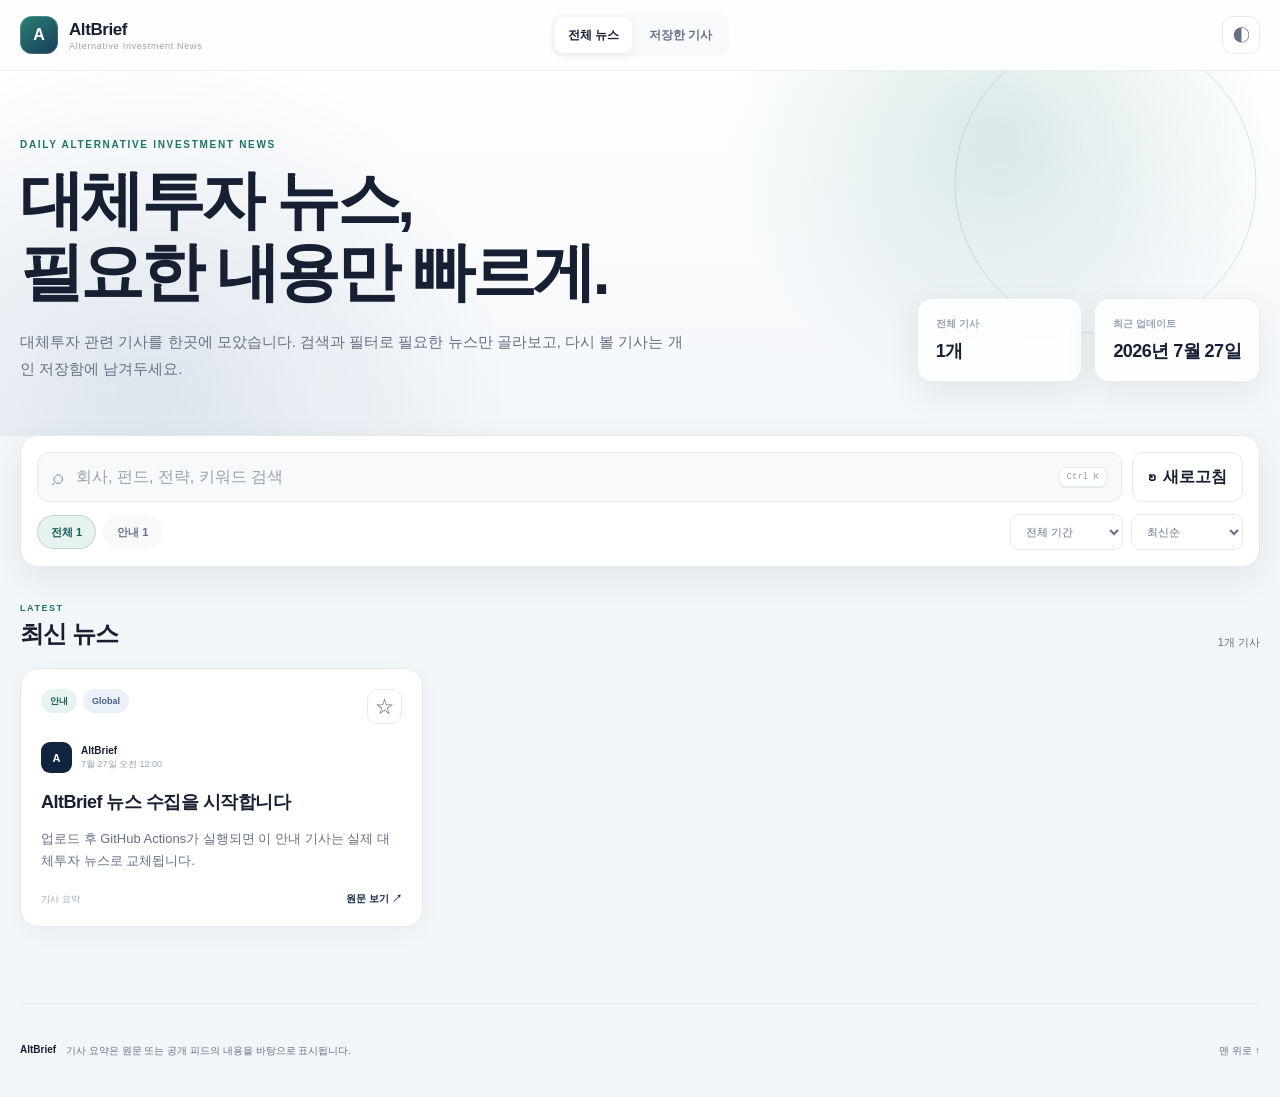
==== commit 9820a00e: "Add files via upload" ====
--- a/index.html
+++ b/index.html
@@ -5,9 +5,9 @@
   <meta name="viewport" content="width=device-width, initial-scale=1">
   <meta name="theme-color" content="#10243f">
   <meta name="description" content="대체투자 뉴스 모아보기">
-  <link rel="manifest" href="./manifest.webmanifest">
+  <link rel="manifest" href="./manifest.webmanifest?v=6">
   <link rel="icon" href="./icon-192.png" type="image/png">
-  <link rel="stylesheet" href="./styles.css">
+  <link rel="stylesheet" href="./styles.css?v=6">
   <title>AltBrief | 대체투자 뉴스</title>
 </head>
 <body>
@@ -165,6 +165,6 @@
 
   <div id="toast" class="toast" role="status"></div>
 
-  <script src="./app.js" defer></script>
+  <script src="./app.js?v=6" defer></script>
 </body>
 </html>
